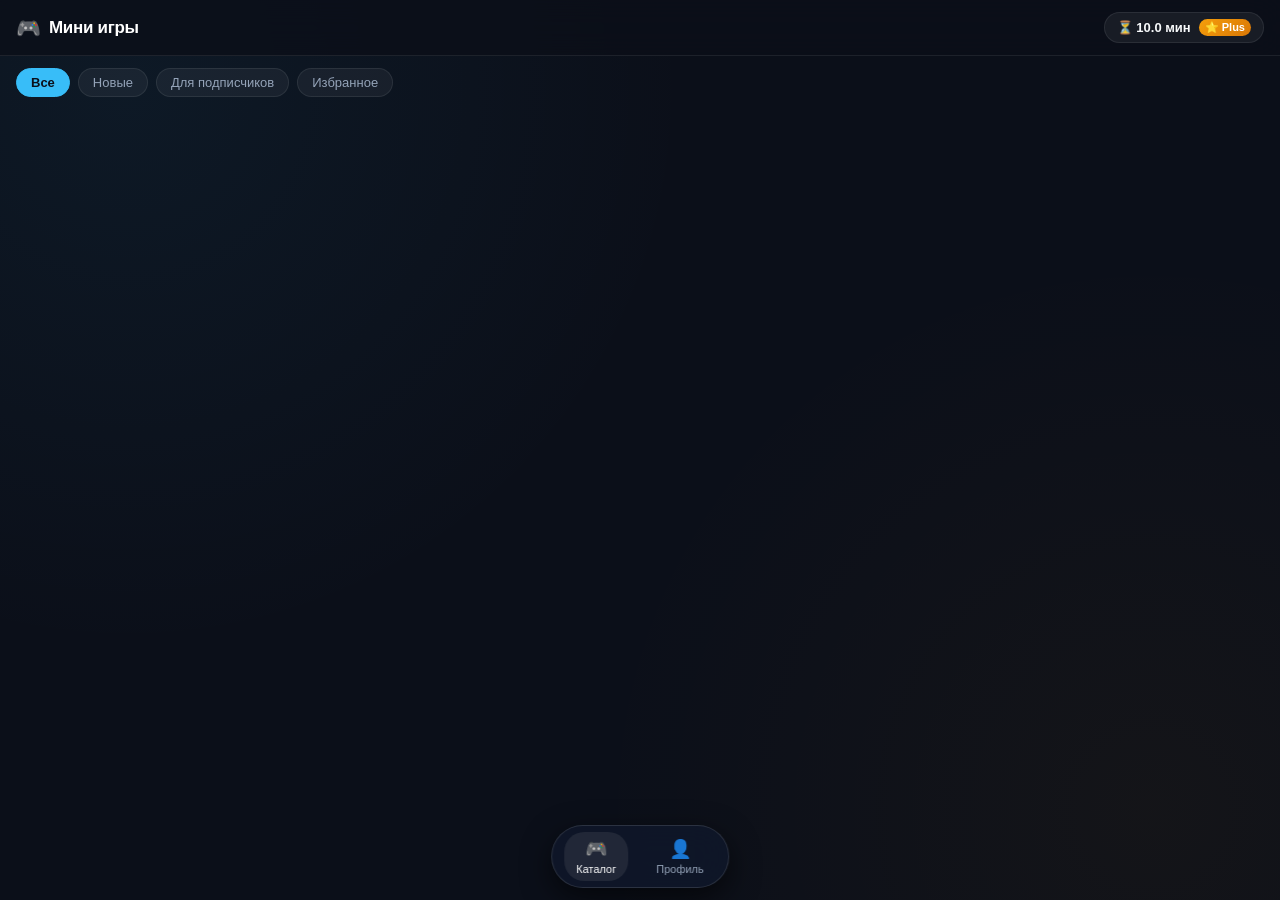
==== index.html @ 644af8fd "feat: sync lobby redesign, stars payment and matrix grid game" ====
<!DOCTYPE html>
<html lang="ru">
<head>
  <meta charset="UTF-8">
  <meta name="viewport" content="width=device-width, initial-scale=1.0, maximum-scale=1.0, user-scalable=no, viewport-fit=cover">
  <title>Мини игры — Платформа v1.1</title>
  <script src="https://telegram.org/js/telegram-web-app.js"></script>
  <link rel="stylesheet" href="./css/style.css">
</head>
<body class="tg-theme">

  <!-- Premium Sticky Header -->
  <header>
    <div class="brand-container">
      <span class="brand-icon">🎮</span>
      <span class="brand-title">Мини игры</span>
    </div>
    <div id="minutesBadge" class="minutes-pill" onclick="showPaywall()">
      <span id="minutesText">⏳ 10.0 мин</span>
      <span class="star-badge">⭐️ Plus</span>
    </div>
  </header>

  <!-- Main View: Каталог плиток игр (Раздел 2 RULES.md) -->
  <main id="viewCatalog" class="view-screen">
    <div class="filter-bar">
      <button class="filter-btn active" onclick="filterTiles('all')">Все</button>
      <button class="filter-btn" onclick="filterTiles('new')">Новые</button>
      <button class="filter-btn" onclick="filterTiles('plus')">Для подписчиков</button>
      <button class="filter-btn" onclick="filterTiles('favorites')">Избранное</button>
    </div>

    <!-- 2-колоночная сетка плиток (п. 2.1) -->
    <div id="tilesGrid" class="catalog-grid"></div>
  </main>

  <!-- Profile View: Профиль пользователя (Раздел 3 RULES.md) -->
  <main id="viewProfile" class="view-screen" style="display: none;">
    <div class="profile-box">
      <div class="user-card">
        <div id="userAvatar" class="user-avatar">?</div>
        <div>
          <div id="userName" style="font-weight: 700; font-size: 1.1rem;">Игрок</div>
          <div id="userStatus" style="font-size: 0.85rem; color: var(--accent);">Free</div>
        </div>
      </div>

      <!-- Серия заходов (Daily Streak v1.1) -->
      <div class="stat-card" style="border-color: rgba(245, 158, 11, 0.4); background: rgba(245, 158, 11, 0.05);">
        <div style="display: flex; justify-content: space-between; align-items: center;">
          <div style="font-size: 0.9rem; font-weight: 700; color: var(--accent);">🔥 Серия посещений:</div>
          <div id="streakDaysBadge" style="font-size: 1rem; font-weight: 800; color: var(--accent);">1 день</div>
        </div>
        <div style="font-size: 0.75rem; color: var(--text-muted); margin-top: 4px;">
          Заходите каждый день и получайте до +5 бонусных минут ежедневно!
        </div>
      </div>

      <!-- Stats: Минуты и сброс -->
      <div class="stat-grid">
        <div class="stat-card">
          <div id="statRemainingMin" class="stat-val">10.0</div>
          <div class="stat-lbl">Остаток минут сегодня</div>
        </div>
        <div class="stat-card">
          <div id="statResetTime" class="stat-val">00:00 UTC</div>
          <div class="stat-lbl">Время сброса лимита</div>
        </div>
      </div>

      <!-- Источники минут -->
      <div class="stat-card">
        <div style="font-size: 0.9rem; font-weight: 600; margin-bottom: 8px;">Источники минут на сегодня:</div>
        <div id="minutesBreakdown" style="font-size: 0.8rem; color: var(--text-muted); line-height: 1.6;">
          • Free база: 10 мин<br>
          • Серия дней: 0 мин<br>
          • Рефералы: 0 мин<br>
          • Реклама: 0 мин (макс 10)<br>
          • Пакеты: 0 мин
        </div>
        <button class="btn-primary" onclick="watchAdReward()" style="margin-top: 10px; font-size: 0.85rem;">
          📺 Смотреть рекламу (+5 мин)
        </button>
      </div>

      <!-- Реферальная система -->
      <div class="stat-card">
        <div style="font-size: 0.9rem; font-weight: 600; margin-bottom: 6px;">👥 Приглашай друзей (+15 мин)</div>
        <div style="font-size: 0.8rem; color: var(--text-muted); margin-bottom: 10px;">
          Подтверждено друзей: <b id="refVerified" style="color: var(--text-main);">0</b> (лимит: 2/день, 20/мес)
        </div>
        <button class="btn-primary" onclick="copyReferralLink()">
          🔗 Скопировать ссылку приглашения
        </button>
      </div>

      <!-- Plus & Офлайн режим -->
      <div class="stat-card">
        <div style="font-size: 0.9rem; font-weight: 600; margin-bottom: 6px;">⭐️ Подписка Plus</div>
        <div id="plusStatusText" style="font-size: 0.8rem; color: var(--text-muted); margin-bottom: 10px;">
          Безлимитная игра без рекламы и полный офлайн-доступ.
        </div>
        <button class="btn-primary" onclick="showPaywall()">Оформить Plus за Stars</button>
        <button class="btn-secondary" onclick="checkOfflineMode()" style="margin-top: 8px;">📶 Проверить офлайн-токен</button>
      </div>

      <!-- Юридический блок документов -->
      <div class="stat-card">
        <div style="font-size: 0.9rem; font-weight: 600; margin-bottom: 6px;">📄 Документы</div>
        <div style="display: flex; flex-direction: column; gap: 6px; font-size: 0.85rem;">
          <a href="./docs/terms.md" target="_blank" style="color: var(--primary);">Пользовательское соглашение</a>
          <a href="./docs/privacy.md" target="_blank" style="color: var(--primary);">Политика конфиденциальности</a>
          <a href="./docs/subscription.md" target="_blank" style="color: var(--primary);">Правила подписки</a>
        </div>
      </div>

      <button class="btn-secondary" onclick="openSupport()">🎧 Поддержка</button>
      <button class="btn-secondary" style="color: var(--danger); border-color: rgba(239, 68, 68, 0.3);" onclick="deleteAccount()">
        🗑 Удалить аккаунт
      </button>
    </div>
  </main>

  <!-- Game Player Screen with In-Game HUD -->
  <main id="viewGame">
    <div class="game-hud">
      <div class="hud-left">
        <button class="hud-btn" onclick="openPauseModal()" title="Пауза">⏸</button>
        <span id="activeGameTitle" style="font-size: 14px; font-weight: 700; color: #fff;">Игра</span>
      </div>
      <div class="hud-right">
        <div id="gameHudMinutes" class="minutes-pill" style="padding: 4px 10px; font-size: 12px;" onclick="showPaywall()">
          ⏳ <span id="hudMinutesVal">10.0</span> мин
        </div>
        <button class="hud-btn" onclick="window.snd.toggleMute()" id="hudSoundBtn" title="Звук">🔊</button>
      </div>
    </div>
    <div class="game-canvas-container">
      <div id="gameCanvasWrapper" style="width: 100%; height: 100%; display: flex; align-items: center; justify-content: center;"></div>
    </div>
  </main>

  <!-- Floating Bottom Dock Nav -->
  <nav class="bottom-dock">
    <button id="navCatalog" class="dock-item active" onclick="switchTab('catalog')">
      <span class="dock-icon">🎮</span>
      <span>Каталог</span>
    </button>
    <button id="navProfile" class="dock-item" onclick="switchTab('profile')">
      <span class="dock-icon">👤</span>
      <span>Профиль</span>
    </button>
  </nav>

  <!-- Paywall Modal -->
  <div id="paywallModal" class="modal-overlay">
    <div class="modal-content">
      <h3 style="font-size: 1.25rem; font-weight: 700; margin-bottom: 8px;">⭐️ Доступ к игре</h3>
      <p id="paywallReason" style="font-size: 0.85rem; color: var(--text-muted); margin-bottom: 16px;">
        Для продолжения игры без ограничений выберите подходящий вариант:
      </p>

      <div style="display: flex; flex-direction: column; gap: 10px;">
        <button class="btn-primary" onclick="buyProduct('plus_30d')">👑 Plus на 30 дней — 199 Stars</button>
        <button class="btn-primary" style="background: #0284c7;" onclick="buyProduct('plus_180d')">👑 Plus на 180 дней — 999 Stars</button>
        <button class="btn-secondary" onclick="buyProduct('pack_30m')">⏳ Пакет +30 минут — 25 Stars</button>
        <button class="btn-secondary" onclick="buyProduct('pack_120m')">⏳ Пакет +120 минут — 79 Stars</button>
      </div>

      <button class="btn-secondary" style="margin-top: 16px;" onclick="closePaywall()">Закрыть</button>
    </div>
  </div>

  <script src="./js/audio.js"></script>
  <script src="./js/api.js"></script>
  <script src="./js/session.js"></script>
  <script src="./js/games/base_game.js"></script>
  <script src="./js/games/reaction_games.js"></script>
  <script src="./js/games/memory_games.js"></script>
  <script src="./js/games/puzzle_games.js"></script>
  <script src="./js/games/arcade_games.js"></script>
  <script src="./js/games/plus_games.js"></script>
  <script src="./js/games/registry.js"></script>
  <script>
    let currentApps = [];
    let currentProfile = null;
    let activeGameObject = null;

    async function initPlatform() {
      if (window.Telegram?.WebApp) {
        window.Telegram.WebApp.ready();
        window.Telegram.WebApp.expand();
      }

      await window.api.authenticate();
      await loadProfile();
      await loadApps();
    }

    async function loadProfile() {
      try {
        currentProfile = await window.api.getProfile();
        document.getElementById("userName").textContent = currentProfile.user.first_name || "Пользователь";
        document.getElementById("userAvatar").textContent = (currentProfile.user.first_name || "U")[0].toUpperCase();
        document.getElementById("userStatus").textContent = currentProfile.user.status;
        document.getElementById("streakDaysBadge").textContent = `${currentProfile.minutes.streak_days || 1} дней`;

        updateMinutesDisplay(currentProfile.minutes);
        document.getElementById("refVerified").textContent = currentProfile.referrals.verified_friends;
      } catch (e) {
        console.error("Ошибка загрузки профиля:", e);
      }
    }

    async function loadApps() {
      try {
        const res = await window.api.getApps();
        currentApps = res.apps || [];
        renderTiles(currentApps);
      } catch (e) {
        console.error("Ошибка загрузки плиток:", e);
      }
    }

    function renderTiles(apps) {
      const container = document.getElementById("tilesGrid");
      container.innerHTML = "";

      apps.forEach(app => {
        const card = document.createElement("div");
        card.className = "game-card";
        card.onclick = () => onTileClick(app);

        let badgeHtml = "";
        if (app.badge) {
          const badgeClass = app.badge === "NEW" ? "badge-new" : "badge-plus";
          badgeHtml = `<span class="card-badge ${badgeClass}">${app.badge}</span>`;
        }

        card.innerHTML = `
          <div class="card-top">
            <div class="card-icon">${app.icon}</div>
            ${badgeHtml}
          </div>
          <div class="card-title">${app.title}</div>
          <div class="card-desc">${app.description}</div>
          <div class="card-footer">
            <span>⚡️ 1 раунд ~ 1 мин</span>
            <span class="play-action">Играть ›</span>
          </div>
        `;
        container.appendChild(card);
      });
    }

    function filterTiles(category) {
      window.snd.playClick();
      document.querySelectorAll(".filter-btn").forEach(b => b.classList.remove("active"));
      event.target.classList.add("active");

      if (category === "all") renderTiles(currentApps);
      else if (category === "new") renderTiles(currentApps.filter(a => a.badge === "NEW"));
      else if (category === "plus") renderTiles(currentApps.filter(a => a.status === "plus_only" || a.badge === "PLUS"));
      else if (category === "favorites") renderTiles(currentApps.slice(0, 2));
    }


    let activeApp = null;

    function openPauseModal() {
      if (window.snd) window.snd.playClick();
      window.sessionMgr.pauseHeartbeat();
      if (activeGameObject && activeGameObject.pause) activeGameObject.pause();
      document.getElementById("pauseModal").classList.add("open");
    }

    function resumeGame() {
      if (window.snd) window.snd.playClick();
      document.getElementById("pauseModal").classList.remove("open");
      window.sessionMgr.resumeHeartbeat();
      if (activeGameObject && activeGameObject.resume) activeGameObject.resume();
    }

    function confirmExitToCatalog() {
      document.getElementById("pauseModal").classList.remove("open");
      exitGame();
    }

    function showResultsOverlay(score, bestScore, coins) {
      document.getElementById("resultsTitle").textContent = "Раунд завершён!";
      document.getElementById("resultsScoreInfo").innerHTML = `
        <div style="font-size: 20px; font-weight: 800; color: var(--primary); margin-bottom: 6px;">Счёт: ${score}</div>
        <div style="font-size: 13px; color: var(--text-muted);">Рекорд: ${bestScore || score}</div>
      `;
      document.getElementById("resultsModal").classList.add("open");
    }

    function restartCurrentGame() {
      document.getElementById("resultsModal").classList.remove("open");
      if (activeApp) onTileClick(activeApp);
    }

    function exitFromResults() {
      document.getElementById("resultsModal").classList.remove("open");
      exitGame();
    }

    async function onTileClick(app) {
      activeApp = app;
      window.snd.playClick();
      const ok = await window.sessionMgr.start(app.app_id, (err) => {
        showPaywall(err);
        exitGame();
      });

      if (ok) {
        document.getElementById("viewCatalog").style.display = "none";
        document.getElementById("viewProfile").style.display = "none";
        document.getElementById("viewGame").style.display = "block";
        document.getElementById("activeGameTitle").textContent = `${app.icon} ${app.title}`;

        if (window.Telegram?.WebApp?.BackButton) {
          window.Telegram.WebApp.BackButton.show();
          window.Telegram.WebApp.BackButton.onClick(openPauseModal);
        }
        
        const wrapper = document.getElementById("gameCanvasWrapper");
        if (activeGameObject) activeGameObject.destroy();

        activeGameObject = window.GameRegistry.create(app.app_id, wrapper);
      }
    }

    async function exitGame() {
      window.snd.playClick();
      if (window.Telegram?.WebApp?.BackButton) {
        window.Telegram.WebApp.BackButton.hide();
        window.Telegram.WebApp.BackButton.offClick(openPauseModal);
      }
      if (activeGameObject) {
        activeGameObject.destroy();
        activeGameObject = null;
      }
      await window.sessionMgr.stop();
      document.getElementById("viewGame").style.display = "none";
      switchTab("catalog");
      await loadProfile();
    }

    function updateMinutesDisplay(minutes) {
      if (!minutes) return;
      const val = minutes.is_plus ? "Plus ∞" : `${minutes.remaining_minutes} мин`;
      
      const badge = document.getElementById("minutesBadge");
      const textElem = document.getElementById("minutesText");
      if (textElem) textElem.textContent = `⏳ ${val}`;
      else if (badge) badge.textContent = `⏳ ${val}`;

      const hudMin = document.getElementById("hudMinutesVal");
      if (hudMin) hudMin.textContent = val;

      const hudPill = document.getElementById("gameHudMinutes");
      if (!minutes.is_plus && minutes.remaining_minutes <= 1.0) {
        if (badge) badge.classList.add("pulse");
        if (hudPill) hudPill.classList.add("pulse");
      } else {
        if (badge) badge.classList.remove("pulse");
        if (hudPill) hudPill.classList.remove("pulse");
      }

      const statRemaining = document.getElementById("statRemainingMin");
      if (statRemaining) statRemaining.textContent = val;

      if (minutes.breakdown) {
        const breakdownElem = document.getElementById("minutesBreakdown");
        if (breakdownElem) {
          breakdownElem.innerHTML = `
            • Free база: ${minutes.breakdown.free_minutes} мин<br>
            • Серия дней: +${minutes.breakdown.streak_minutes || 0} мин<br>
            • Рефералы: +${minutes.breakdown.referral_minutes} мин<br>
            • Реклама: +${minutes.breakdown.ad_minutes} мин (макс 10)<br>
            • Пакеты: +${minutes.breakdown.pack_minutes} мин<br>
            • Дневной потолок: ${minutes.breakdown.daily_cap_minutes} мин
          `;
        }
      }
    }

    function switchTab(tab) {
      window.snd.playClick();
      document.getElementById("navCatalog").classList.toggle("active", tab === "catalog");
      document.getElementById("navProfile").classList.toggle("active", tab === "profile");
      document.getElementById("viewCatalog").style.display = tab === "catalog" ? "block" : "none";
      document.getElementById("viewProfile").style.display = tab === "profile" ? "block" : "none";
      if (tab === "profile") loadProfile();
    }

    function showPaywall(reason) {
      window.snd.playError();
      if (reason) document.getElementById("paywallReason").textContent = reason;
      document.getElementById("paywallModal").classList.add("open");
    }

    function closePaywall() {
      window.snd.playClick();
      document.getElementById("paywallModal").classList.remove("open");
    }

    async function buyProduct(prod) {
      window.snd.playSuccess();
      const res = await window.api.buyStarsProduct(prod);
      alert(res.message || "Покупка успешно оформлена!");
      closePaywall();
      await loadProfile();
      await loadApps();
    }

    async function watchAdReward() {
      const res = await window.api.claimAdReward();
      if (res.message) {
        window.snd.playSuccess();
        alert(res.message);
        await loadProfile();
      } else {
        alert(res.error || "Ошибка начисления бонуса");
      }
    }

    function copyReferralLink() {
      window.snd.playSuccess();
      if (currentProfile && currentProfile.referrals) {
        navigator.clipboard.writeText(currentProfile.referrals.referral_link);
        alert("Реферальная ссылка скопирована в буфер обмена!");
      }
    }

    async function checkOfflineMode() {
      const res = await window.api.requestOfflineToken();
      if (res.offline_token) {
        window.snd.playSuccess();
        alert("Офлайн-токен активен на 48 часов! Офлайн-игра разрешена.");
      } else {
        alert(res.detail || "Офлайн доступен только по подписке Plus.");
      }
    }

    function openSupport() {
      alert("Служба поддержки: @minigame2_bot");
    }

    function deleteAccount() {
      if (confirm("Вы уверены, что хотите удалить свой аккаунт платформы?")) {
        alert("Запрос на удаление аккаунта отправлен.");
      }
    }

    window.onload = initPlatform;
  </script>

  <!-- Pause Modal Overlay -->
  <div id="pauseModal" class="modal-overlay">
    <div class="modal-sheet">
      <div style="font-size: 36px; margin-bottom: 8px;">⏸</div>
      <h3 class="modal-title">Игра на паузе</h3>
      <p class="modal-desc">Минуты не расходуются, пока игра находится на паузе.</p>
      <button class="btn-primary" onclick="resumeGame()">▶️ Продолжить</button>
      <button class="btn-secondary" onclick="confirmExitToCatalog()">🚪 Выйти в каталог</button>
    </div>
  </div>

  <!-- Unified Results Overlay -->
  <div id="resultsModal" class="modal-overlay">
    <div class="modal-sheet">
      <div style="font-size: 40px; margin-bottom: 8px;">🏆</div>
      <h3 class="modal-title" id="resultsTitle">Игра завершена!</h3>
      <p class="modal-desc" id="resultsScoreInfo">Счёт: 0</p>
      <button class="btn-primary" onclick="restartCurrentGame()">🔄 Сыграть снова</button>
      <button class="btn-secondary" onclick="exitFromResults()">🎮 В каталог</button>
    </div>
  </div>

</body>
</html>
---- css/style.css ----
/* Единый UI-Kit платформы «Мини игры»: Dark Slate Native (UI-KIT.md v1.1) */
:root {
  --font-family: -apple-system, BlinkMacSystemFont, "Segoe UI", Roboto, Helvetica, Arial, sans-serif;
  --bg-color: #0b0f19;
  --card-bg: rgba(30, 41, 59, 0.75);
  --card-border: rgba(255, 255, 255, 0.08);
  --text-main: #f8fafc;
  --text-muted: #94a3b8;
  --primary: #38bdf8;
  --primary-hover: #0284c7;
  --accent: #f59e0b;
  --success: #10b981;
  --danger: #ef4444;
  --radius-sm: 8px;
  --radius-md: 14px;
  --radius-lg: 20px;
  --radius-dock: 32px;
  --safe-bottom: env(safe-area-inset-bottom, 16px);
}

body.tg-theme {
  --bg-color: var(--tg-theme-bg-color, #0b0f19);
  --text-main: var(--tg-theme-text-color, #f8fafc);
  --card-bg: var(--tg-theme-secondary-bg-color, rgba(30, 41, 59, 0.75));
  --primary: var(--tg-theme-button-color, #38bdf8);
}

* {
  box-sizing: border-box;
  margin: 0;
  padding: 0;
  -webkit-tap-highlight-color: transparent;
  user-select: none;
}

body {
  font-family: var(--font-family);
  background-color: var(--bg-color);
  background-image: 
    radial-gradient(circle at 10% 10%, rgba(56, 189, 248, 0.06) 0%, transparent 40%),
    radial-gradient(circle at 90% 90%, rgba(245, 158, 11, 0.04) 0%, transparent 40%);
  background-attachment: fixed;
  color: var(--text-main);
  min-height: 100vh;
  display: flex;
  flex-direction: column;
  overflow-x: hidden;
  padding-bottom: calc(85px + var(--safe-bottom));
}

/* Header */
header {
  position: sticky;
  top: 0;
  z-index: 50;
  background: rgba(11, 15, 25, 0.82);
  backdrop-filter: blur(16px);
  -webkit-backdrop-filter: blur(16px);
  border-bottom: 1px solid var(--card-border);
  padding: 12px 16px;
  display: flex;
  justify-content: space-between;
  align-items: center;
}

.brand-container {
  display: flex;
  align-items: center;
  gap: 8px;
}

.brand-icon {
  font-size: 20px;
}

.brand-title {
  font-size: 17px;
  font-weight: 700;
  letter-spacing: -0.3px;
  color: #fff;
}

/* Header Minutes Pill */
.minutes-pill {
  background: rgba(255, 255, 255, 0.06);
  border: 1px solid var(--card-border);
  padding: 6px 12px;
  border-radius: 20px;
  display: flex;
  align-items: center;
  gap: 8px;
  font-size: 13px;
  font-weight: 600;
  cursor: pointer;
  transition: all 0.2s ease;
}

.minutes-pill:active {
  transform: scale(0.96);
  background: rgba(255, 255, 255, 0.1);
}

.minutes-pill.pulse {
  animation: warning-pulse 1.5s infinite;
  border-color: var(--danger);
  color: var(--danger);
}

@keyframes warning-pulse {
  0% { transform: scale(1); box-shadow: 0 0 0 0 rgba(239, 68, 68, 0.4); }
  70% { transform: scale(1.04); box-shadow: 0 0 0 10px rgba(239, 68, 68, 0); }
  100% { transform: scale(1); box-shadow: 0 0 0 0 rgba(239, 68, 68, 0); }
}

.star-badge {
  background: linear-gradient(135deg, #f59e0b, #d97706);
  color: #fff;
  border-radius: 12px;
  padding: 2px 6px;
  font-size: 11px;
  font-weight: 700;
  display: flex;
  align-items: center;
  gap: 2px;
}

/* Segmented Filter Bar */
.filter-bar {
  display: flex;
  gap: 8px;
  padding: 12px 16px;
  overflow-x: auto;
  scrollbar-width: none;
}

.filter-bar::-webkit-scrollbar {
  display: none;
}

.filter-btn {
  background: rgba(255, 255, 255, 0.05);
  border: 1px solid var(--card-border);
  color: var(--text-muted);
  padding: 6px 14px;
  border-radius: 18px;
  font-size: 13px;
  font-weight: 500;
  white-space: nowrap;
  cursor: pointer;
  transition: all 0.2s ease;
}

.filter-btn.active {
  background: var(--primary);
  color: #0b0f19;
  font-weight: 700;
  border-color: var(--primary);
}

/* Grid & Cards */
.catalog-grid {
  display: grid;
  grid-template-columns: repeat(2, 1fr);
  gap: 12px;
  padding: 0 16px 16px 16px;
}

.game-card {
  background: var(--card-bg);
  border: 1px solid var(--card-border);
  backdrop-filter: blur(12px);
  -webkit-backdrop-filter: blur(12px);
  border-radius: var(--radius-md);
  padding: 14px;
  display: flex;
  flex-direction: column;
  position: relative;
  cursor: pointer;
  transition: transform 0.15s ease, border-color 0.15s ease;
}

.game-card:active {
  transform: scale(0.97);
  border-color: rgba(56, 189, 248, 0.4);
}

.card-top {
  display: flex;
  justify-content: space-between;
  align-items: flex-start;
  margin-bottom: 10px;
}

.card-icon {
  font-size: 32px;
}

.card-badge {
  font-size: 10px;
  font-weight: 700;
  padding: 3px 6px;
  border-radius: 6px;
  text-transform: uppercase;
}

.badge-new {
  background: rgba(56, 189, 248, 0.15);
  color: var(--primary);
  border: 1px solid rgba(56, 189, 248, 0.3);
}

.badge-plus {
  background: rgba(245, 158, 11, 0.15);
  color: var(--accent);
  border: 1px solid rgba(245, 158, 11, 0.3);
}

.card-title {
  font-size: 15px;
  font-weight: 700;
  margin-bottom: 4px;
  color: #fff;
}

.card-desc {
  font-size: 12px;
  color: var(--text-muted);
  line-height: 1.3;
  margin-bottom: 10px;
  flex-grow: 1;
}

.card-footer {
  display: flex;
  justify-content: space-between;
  align-items: center;
  font-size: 11px;
  color: var(--text-muted);
  border-top: 1px solid rgba(255, 255, 255, 0.05);
  padding-top: 8px;
}

.play-action {
  color: var(--primary);
  font-weight: 600;
}

/* Floating Bottom Dock Nav */
.bottom-dock {
  position: fixed;
  bottom: calc(12px + var(--safe-bottom));
  left: 50%;
  transform: translateX(-50%);
  background: rgba(15, 23, 42, 0.88);
  backdrop-filter: blur(20px);
  -webkit-backdrop-filter: blur(20px);
  border: 1px solid rgba(255, 255, 255, 0.12);
  border-radius: var(--radius-dock);
  display: flex;
  padding: 6px 12px;
  gap: 16px;
  z-index: 80;
  box-shadow: 0 10px 30px rgba(0, 0, 0, 0.6);
}

.dock-item {
  display: flex;
  flex-direction: column;
  align-items: center;
  gap: 3px;
  background: none;
  border: none;
  color: var(--text-muted);
  padding: 6px 12px;
  border-radius: 20px;
  cursor: pointer;
  font-size: 11px;
  font-weight: 500;
  transition: all 0.2s ease;
}

.dock-item .dock-icon {
  font-size: 18px;
}

.dock-item.active {
  color: #fff;
  background: rgba(255, 255, 255, 0.08);
}

.dock-item.active .dock-icon {
  color: var(--primary);
}

/* In-Game HUD */
#viewGame {
  position: fixed;
  inset: 0;
  z-index: 100;
  background: #000;
  display: none;
}

.game-hud {
  position: absolute;
  top: 0;
  left: 0;
  right: 0;
  height: 52px;
  background: rgba(11, 15, 25, 0.8);
  backdrop-filter: blur(12px);
  -webkit-backdrop-filter: blur(12px);
  display: flex;
  justify-content: space-between;
  align-items: center;
  padding: 0 16px;
  z-index: 10;
  border-bottom: 1px solid var(--card-border);
}

.hud-left, .hud-right {
  display: flex;
  align-items: center;
  gap: 10px;
}

.hud-btn {
  background: rgba(255, 255, 255, 0.08);
  border: 1px solid var(--card-border);
  color: #fff;
  width: 34px;
  height: 34px;
  border-radius: 50%;
  display: flex;
  align-items: center;
  justify-content: center;
  cursor: pointer;
  font-size: 14px;
}

.game-canvas-container {
  width: 100%;
  height: 100%;
  display: flex;
  align-items: center;
  justify-content: center;
}

/* Modals & Overlays */
.modal-overlay {
  position: fixed;
  inset: 0;
  background: rgba(0, 0, 0, 0.7);
  backdrop-filter: blur(8px);
  -webkit-backdrop-filter: blur(8px);
  display: flex;
  align-items: center;
  justify-content: center;
  padding: 20px;
  z-index: 200;
  opacity: 0;
  pointer-events: none;
  transition: opacity 0.25s ease;
}

.modal-overlay.open {
  opacity: 1;
  pointer-events: auto;
}

.modal-sheet {
  background: #1e293b;
  border: 1px solid var(--card-border);
  border-radius: var(--radius-lg);
  width: 100%;
  max-width: 360px;
  padding: 24px;
  text-align: center;
  box-shadow: 0 20px 40px rgba(0, 0, 0, 0.6);
  transform: translateY(20px);
  transition: transform 0.25s ease;
}

.modal-overlay.open .modal-sheet {
  transform: translateY(0);
}

.modal-title {
  font-size: 18px;
  font-weight: 700;
  margin-bottom: 8px;
  color: #fff;
}

.modal-desc {
  font-size: 13px;
  color: var(--text-muted);
  line-height: 1.4;
  margin-bottom: 20px;
}

.btn-primary {
  width: 100%;
  background: var(--primary);
  color: #0b0f19;
  border: none;
  border-radius: var(--radius-sm);
  padding: 12px;
  font-size: 14px;
  font-weight: 700;
  cursor: pointer;
  margin-bottom: 10px;
}

.btn-secondary {
  width: 100%;
  background: rgba(255, 255, 255, 0.08);
  color: var(--text-main);
  border: 1px solid var(--card-border);
  border-radius: var(--radius-sm);
  padding: 12px;
  font-size: 14px;
  font-weight: 600;
  cursor: pointer;
}

/* Paywall Cards */
.paywall-options {
  display: flex;
  flex-direction: column;
  gap: 10px;
  margin-bottom: 20px;
}

.paywall-item {
  background: rgba(255, 255, 255, 0.04);
  border: 1px solid var(--card-border);
  border-radius: var(--radius-md);
  padding: 12px 14px;
  display: flex;
  justify-content: space-between;
  align-items: center;
  cursor: pointer;
}

.paywall-item:hover, .paywall-item:active {
  border-color: var(--primary);
  background: rgba(56, 189, 248, 0.08);
}
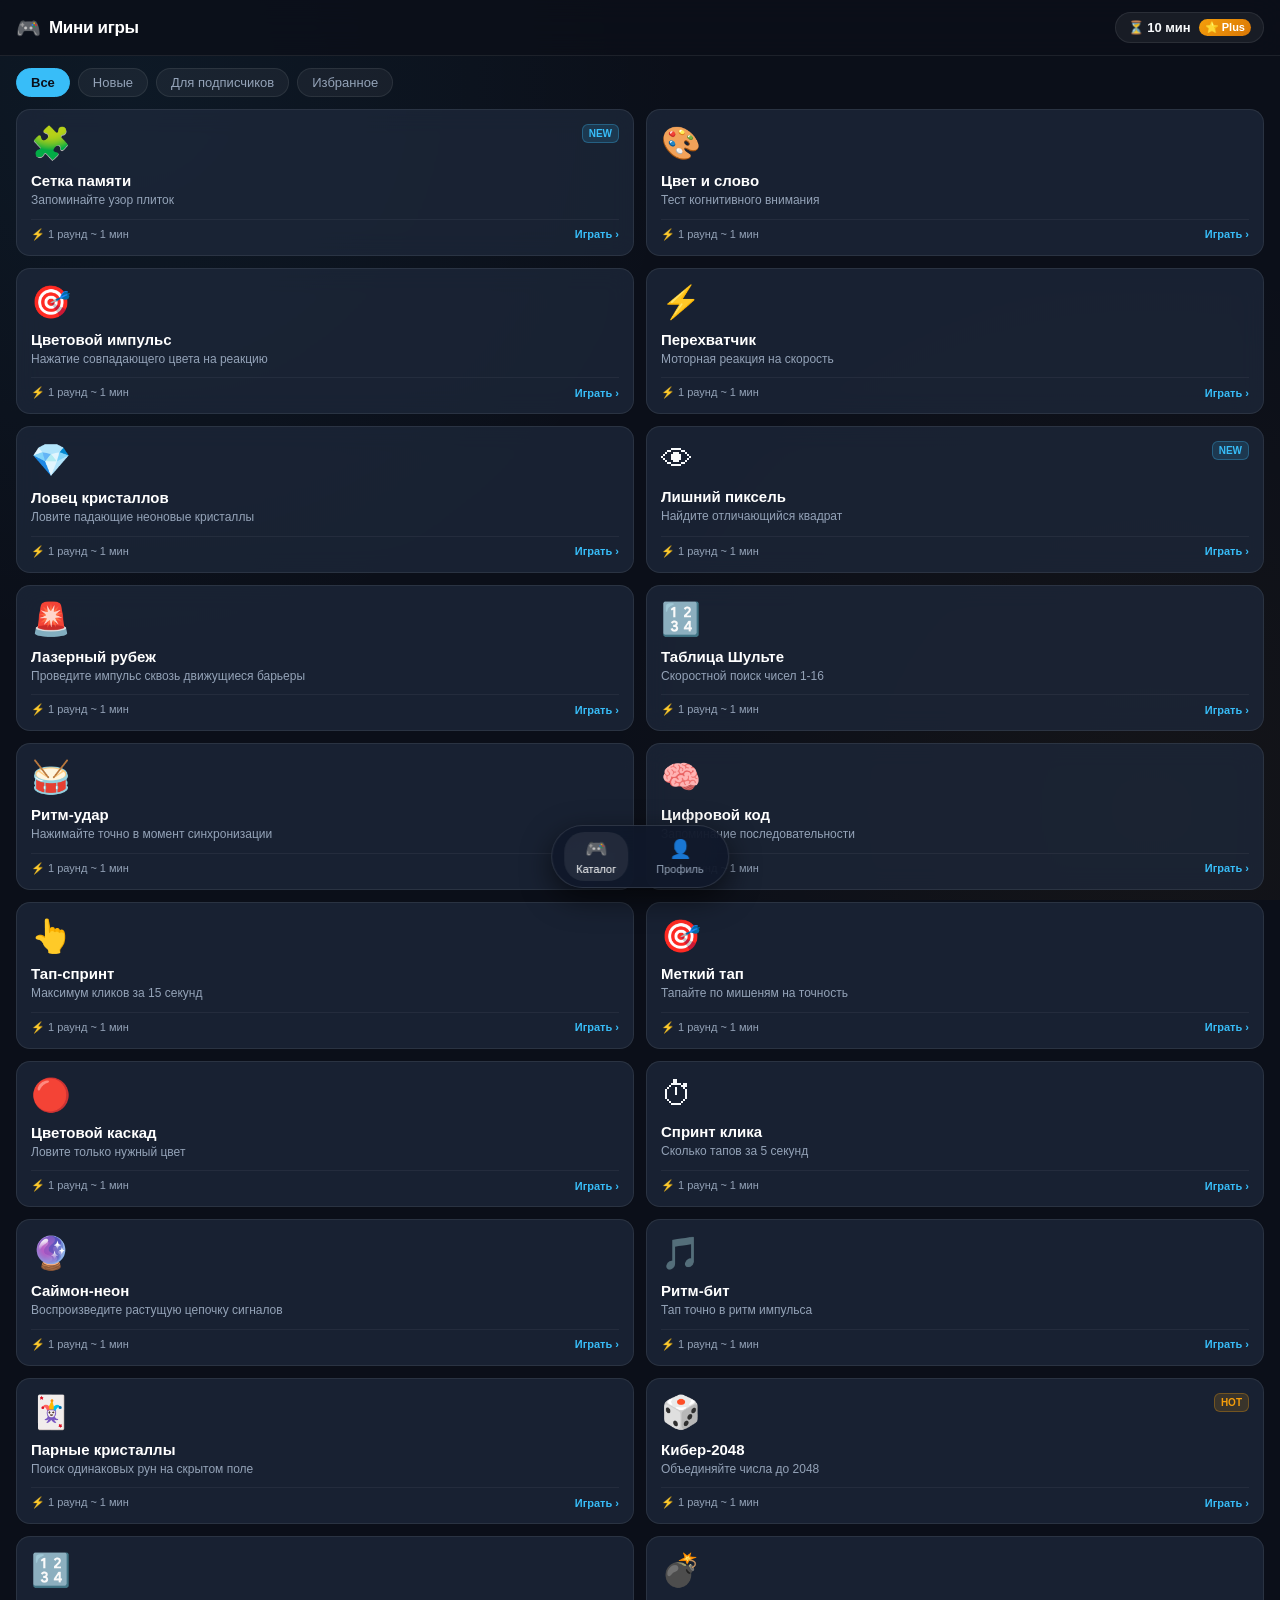
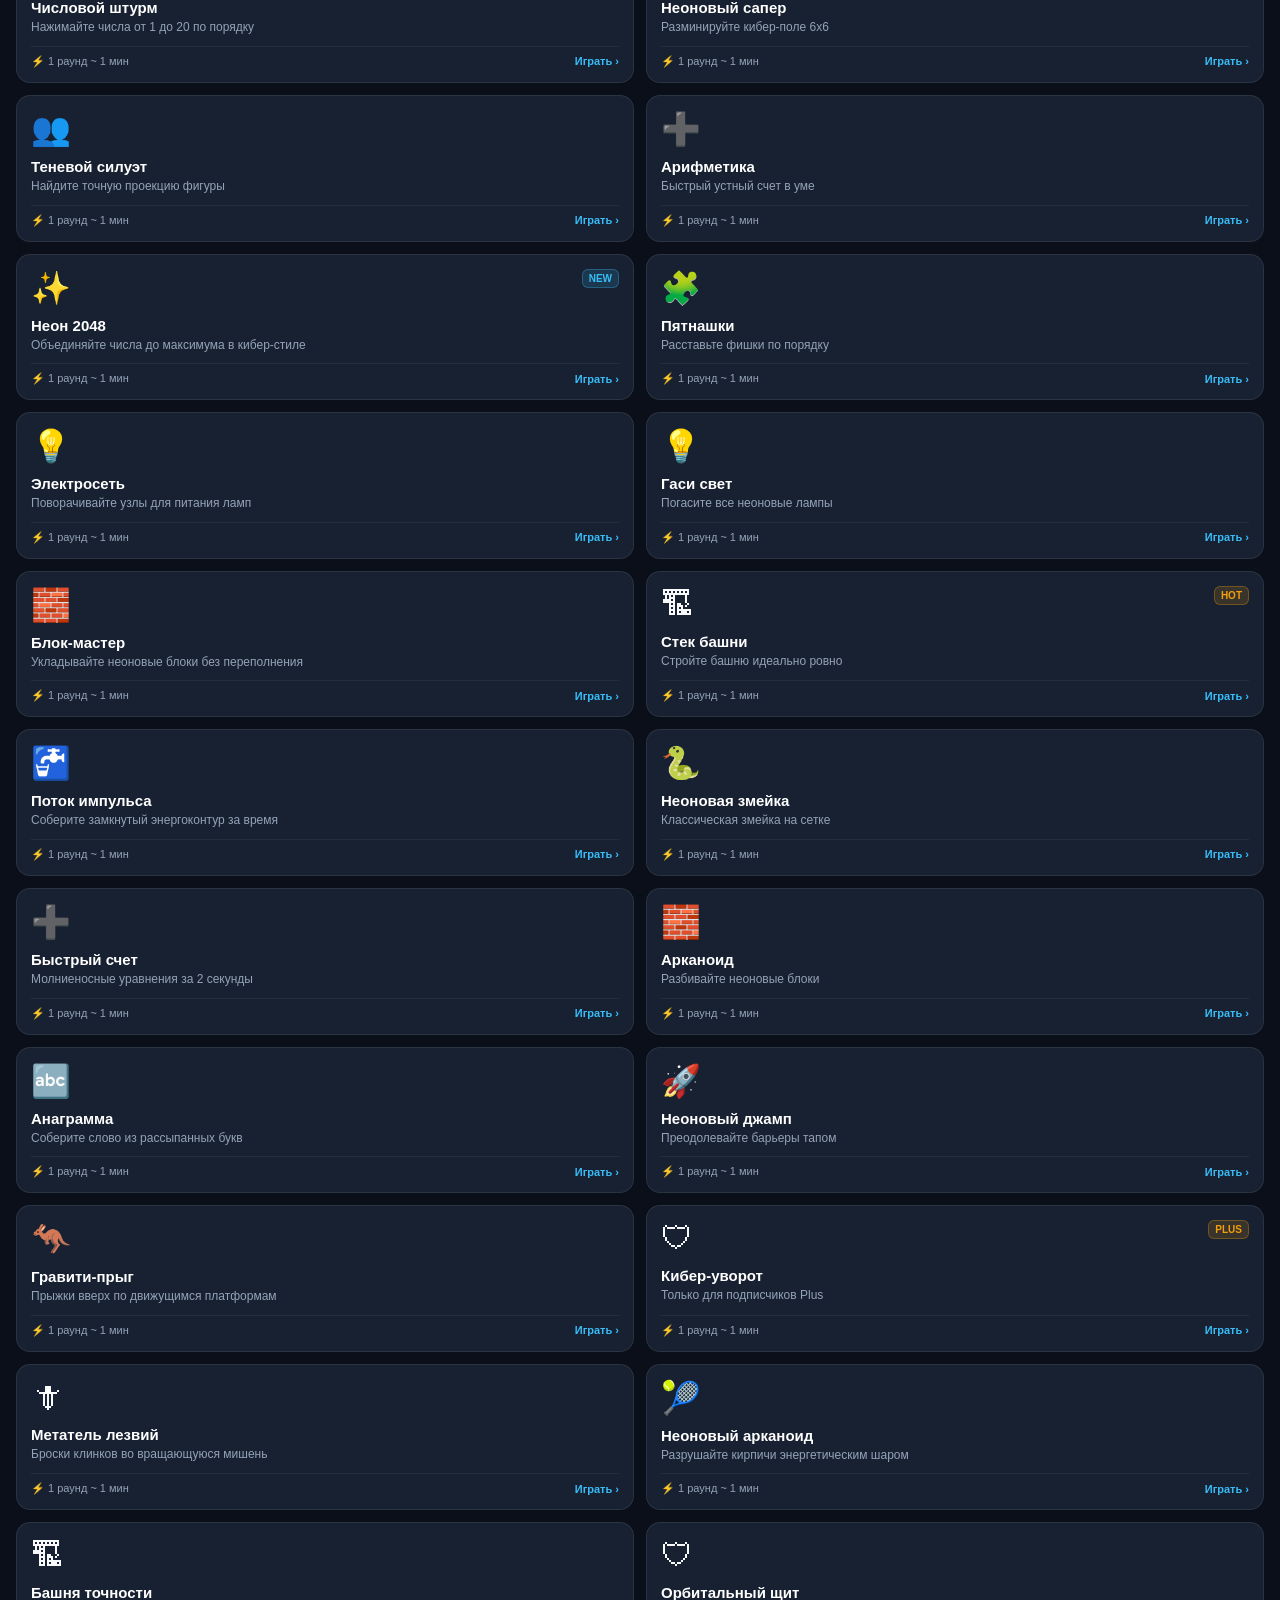
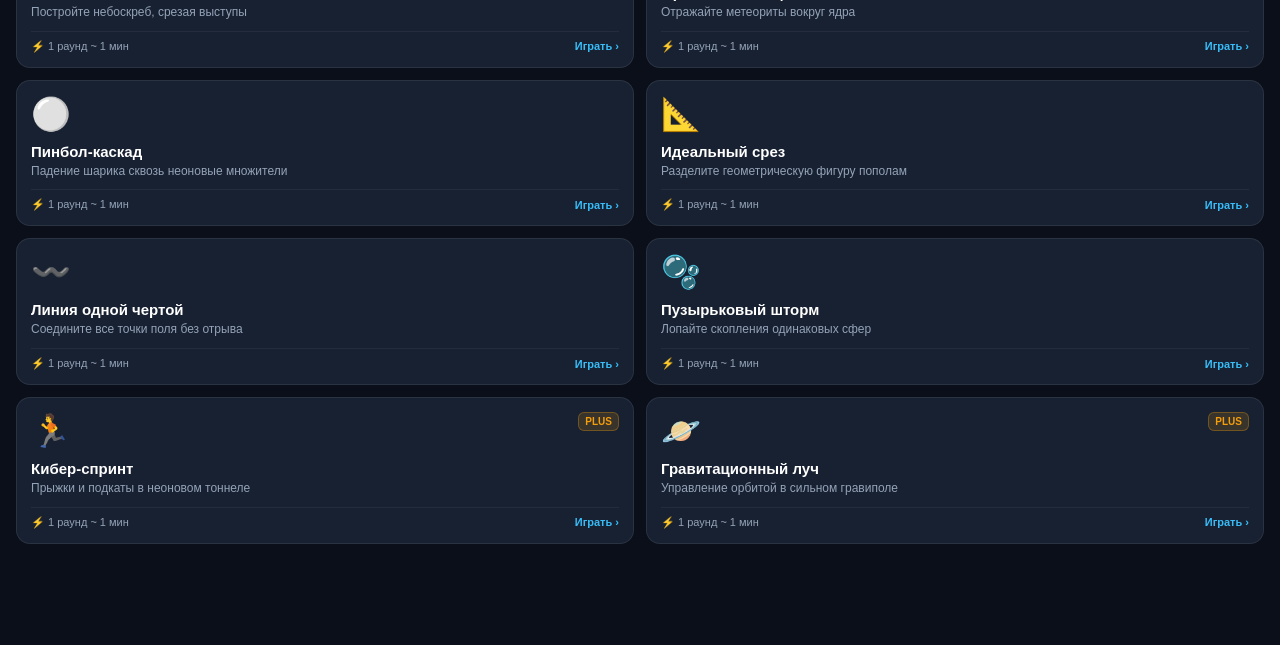
==== commit 336eb1ac: "fix: embed fallback apps_data and resilient profile/catalog loading for Telegram Mini App" ====
--- a/index.html
+++ b/index.html
@@ -172,6 +172,7 @@
   </div>
 
   <script src="./js/audio.js"></script>
+  <script src="./js/apps_data.js"></script>
   <script src="./js/api.js"></script>
   <script src="./js/session.js"></script>
   <script src="./js/games/base_game.js"></script>
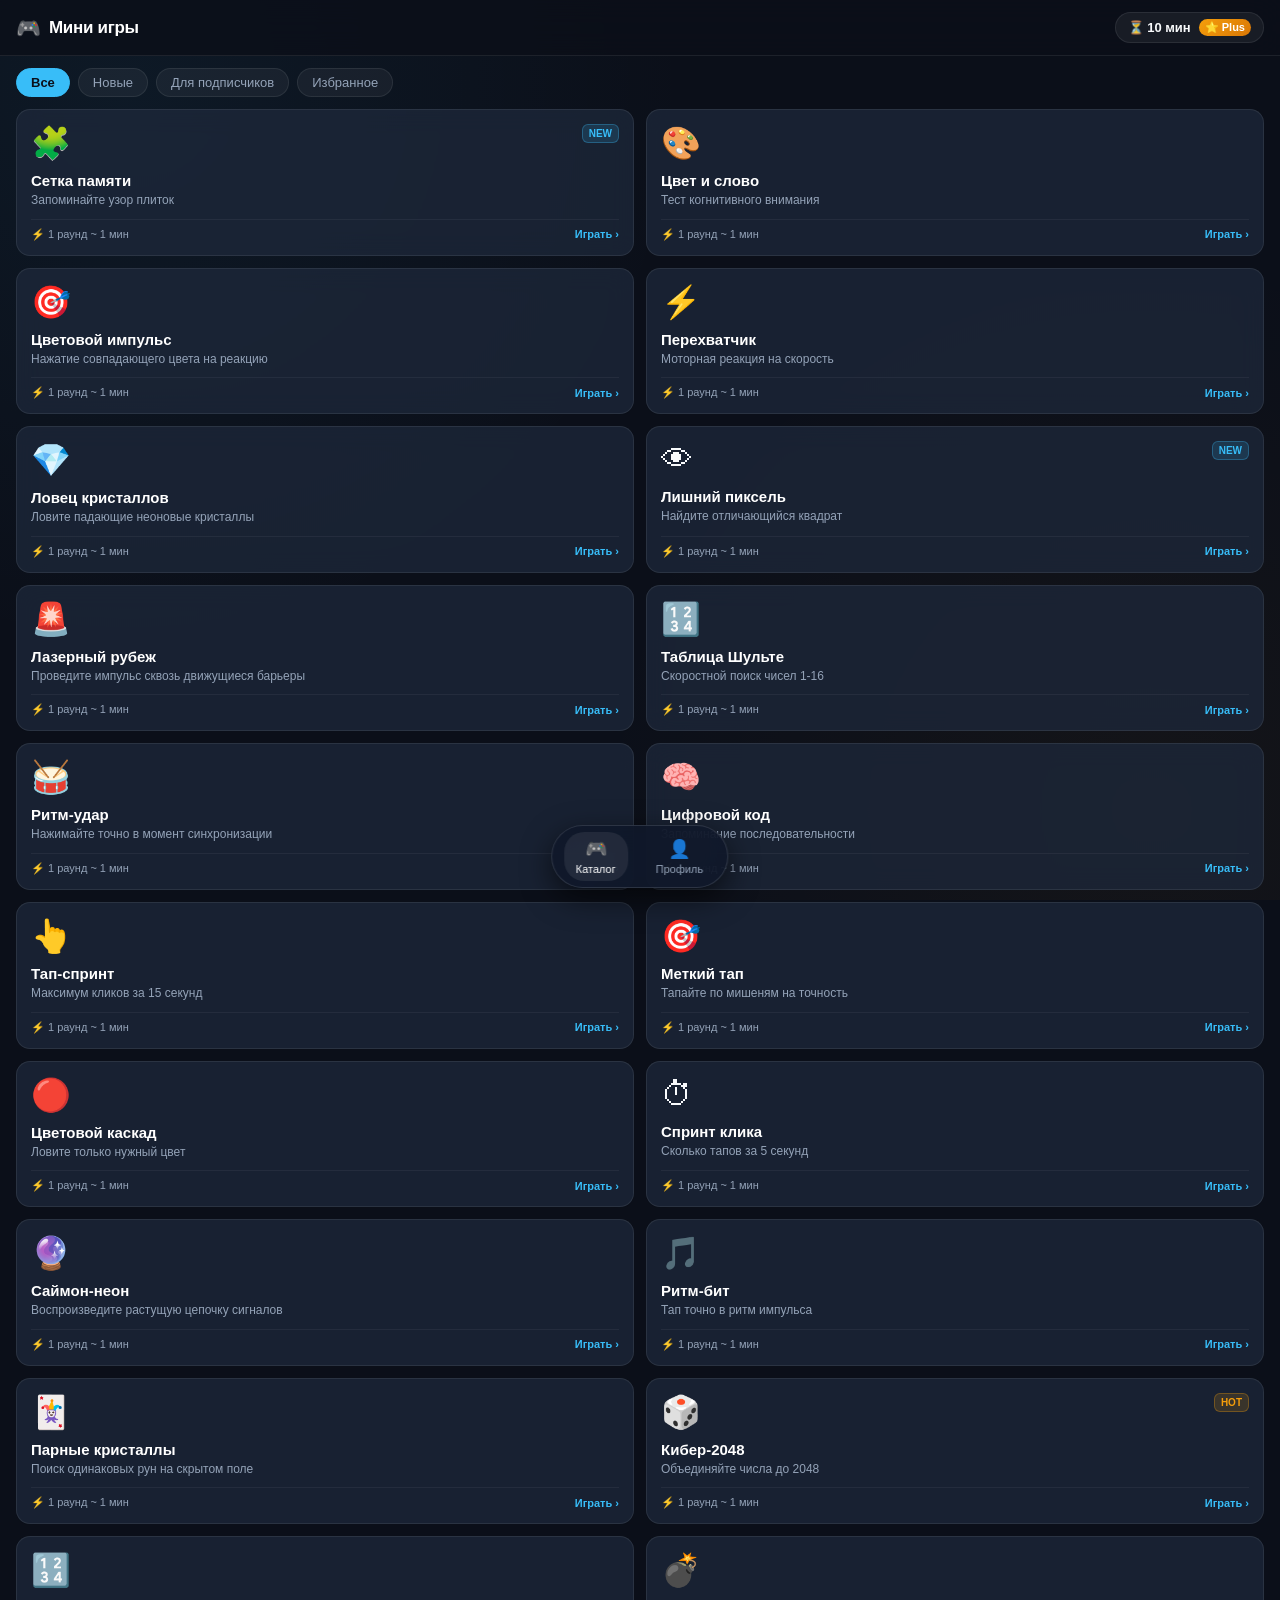
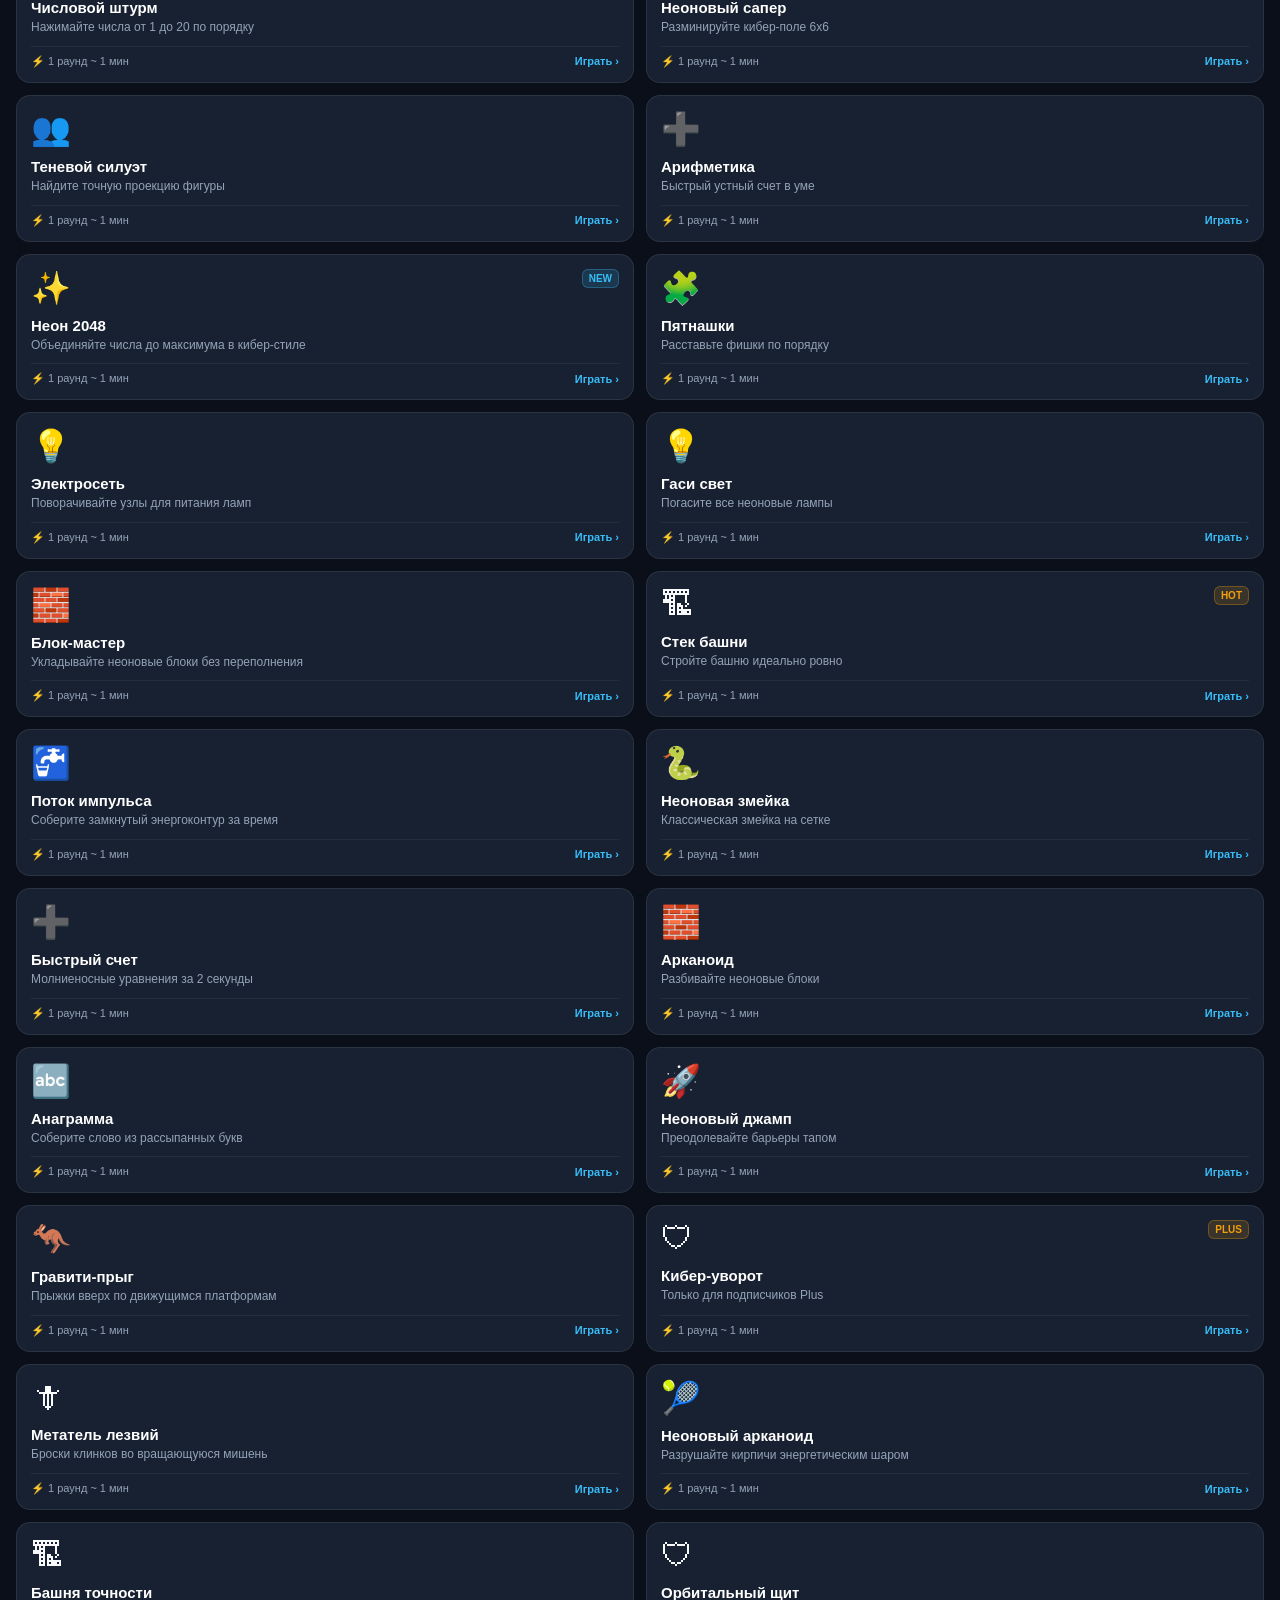
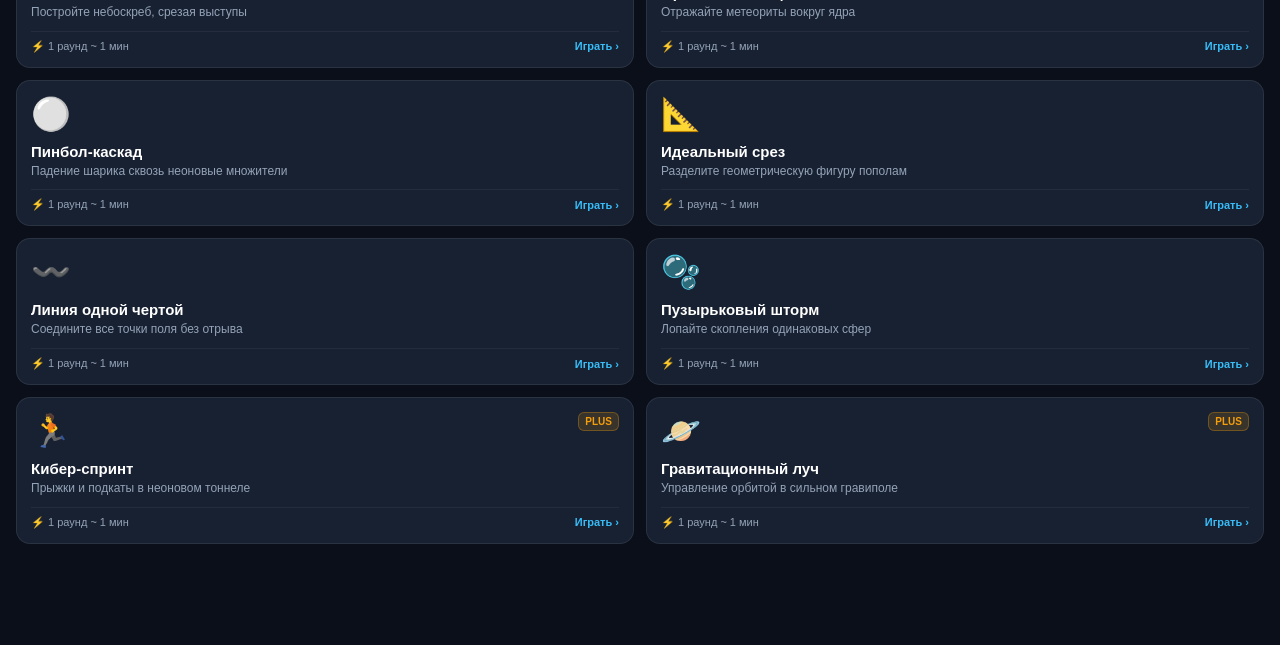
==== commit 6523723f: "fix: hide viewGame by default and bust CSS cache" ====
--- a/index.html
+++ b/index.html
@@ -5,7 +5,7 @@
   <meta name="viewport" content="width=device-width, initial-scale=1.0, maximum-scale=1.0, user-scalable=no, viewport-fit=cover">
   <title>Мини игры — Платформа v1.1</title>
   <script src="https://telegram.org/js/telegram-web-app.js"></script>
-  <link rel="stylesheet" href="./css/style.css">
+  <link rel="stylesheet" href="./css/style.css?v=1.2">
 </head>
 <body class="tg-theme">
 
@@ -122,7 +122,7 @@
   </main>
 
   <!-- Game Player Screen with In-Game HUD -->
-  <main id="viewGame">
+  <main id="viewGame" style="display: none;">
     <div class="game-hud">
       <div class="hud-left">
         <button class="hud-btn" onclick="openPauseModal()" title="Пауза">⏸</button>
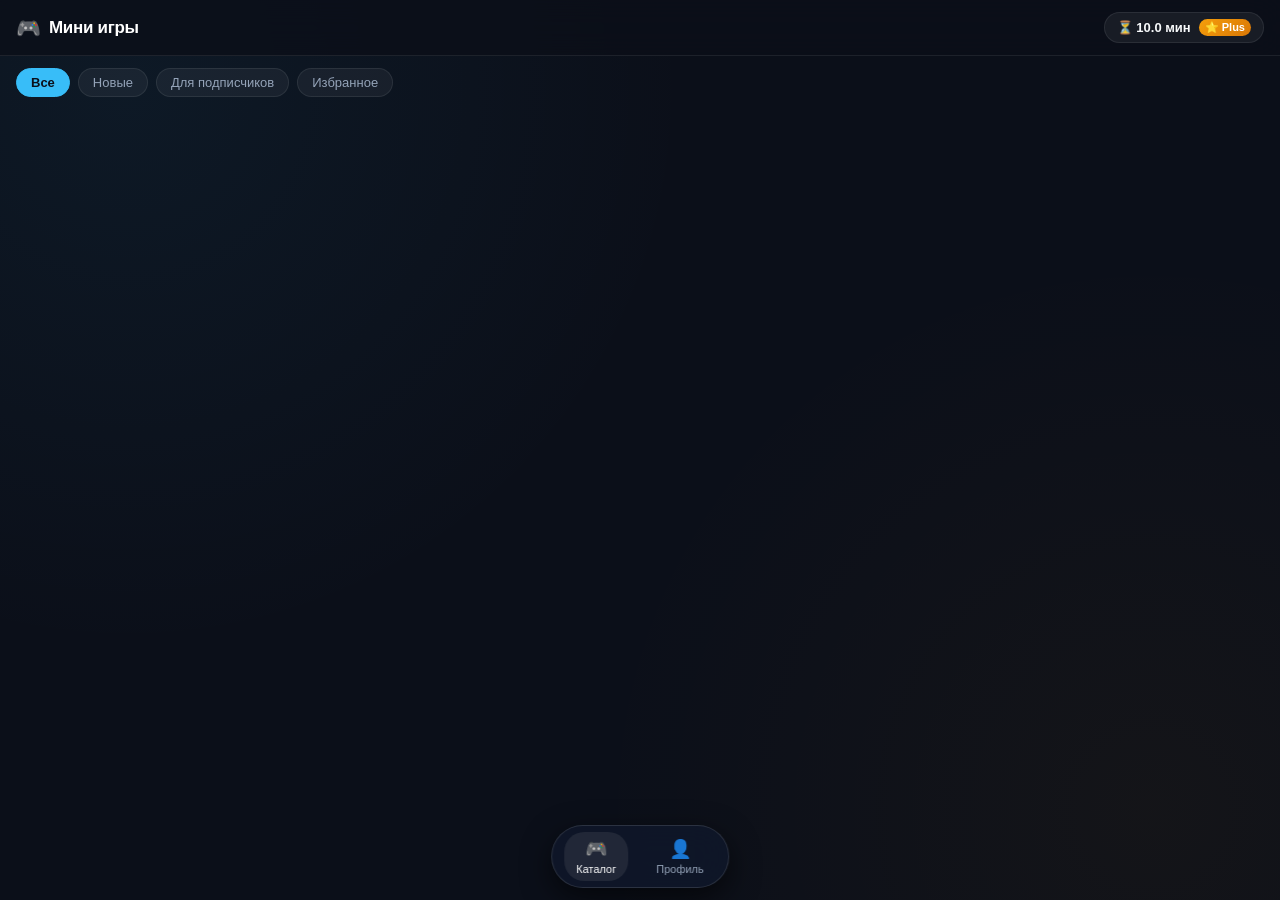
==== commit 9b810b60: "fix: strictly display only fully implemented games present in GameRegistry" ====
--- a/index.html
+++ b/index.html
@@ -193,9 +193,30 @@
         window.Telegram.WebApp.expand();
       }
 
-      await window.api.authenticate();
-      await loadProfile();
-      await loadApps();
+      // 1. Сразу же мгновенно отрисовываем плитки каталога, чтобы не блокировать интерфейс
+      if (window.DEFAULT_APPS && window.DEFAULT_APPS.length > 0) {
+        currentApps = window.DEFAULT_APPS;
+        renderTiles(currentApps);
+      }
+
+      // 2. Фоново авторизуемся и синхронизируем данные
+      try {
+        await window.api.authenticate();
+      } catch (e) {
+        console.warn("Auth error ignored:", e);
+      }
+
+      try {
+        await loadProfile();
+      } catch (e) {
+        console.warn("Profile load error:", e);
+      }
+
+      try {
+        await loadApps();
+      } catch (e) {
+        console.warn("Apps load error:", e);
+      }
     }
 
     async function loadProfile() {
@@ -227,7 +248,17 @@
       const container = document.getElementById("tilesGrid");
       container.innerHTML = "";
 
-      apps.forEach(app => {
+      // Фильтруем: показываем строго те игры, которые реально зарегистрированы и готовы к запуску
+      const readyApps = apps.filter(app => {
+        return window.GameRegistry && window.GameRegistry.games && window.GameRegistry.games.has(app.app_id);
+      });
+
+      if (readyApps.length === 0) {
+        container.innerHTML = `<div style="grid-column: span 2; text-align: center; color: var(--text-muted); padding: 40px 10px;">🎮 Игры подготавливаются...</div>`;
+        return;
+      }
+
+      readyApps.forEach(app => {
         const card = document.createElement("div");
         card.className = "game-card";
         card.onclick = () => onTileClick(app);
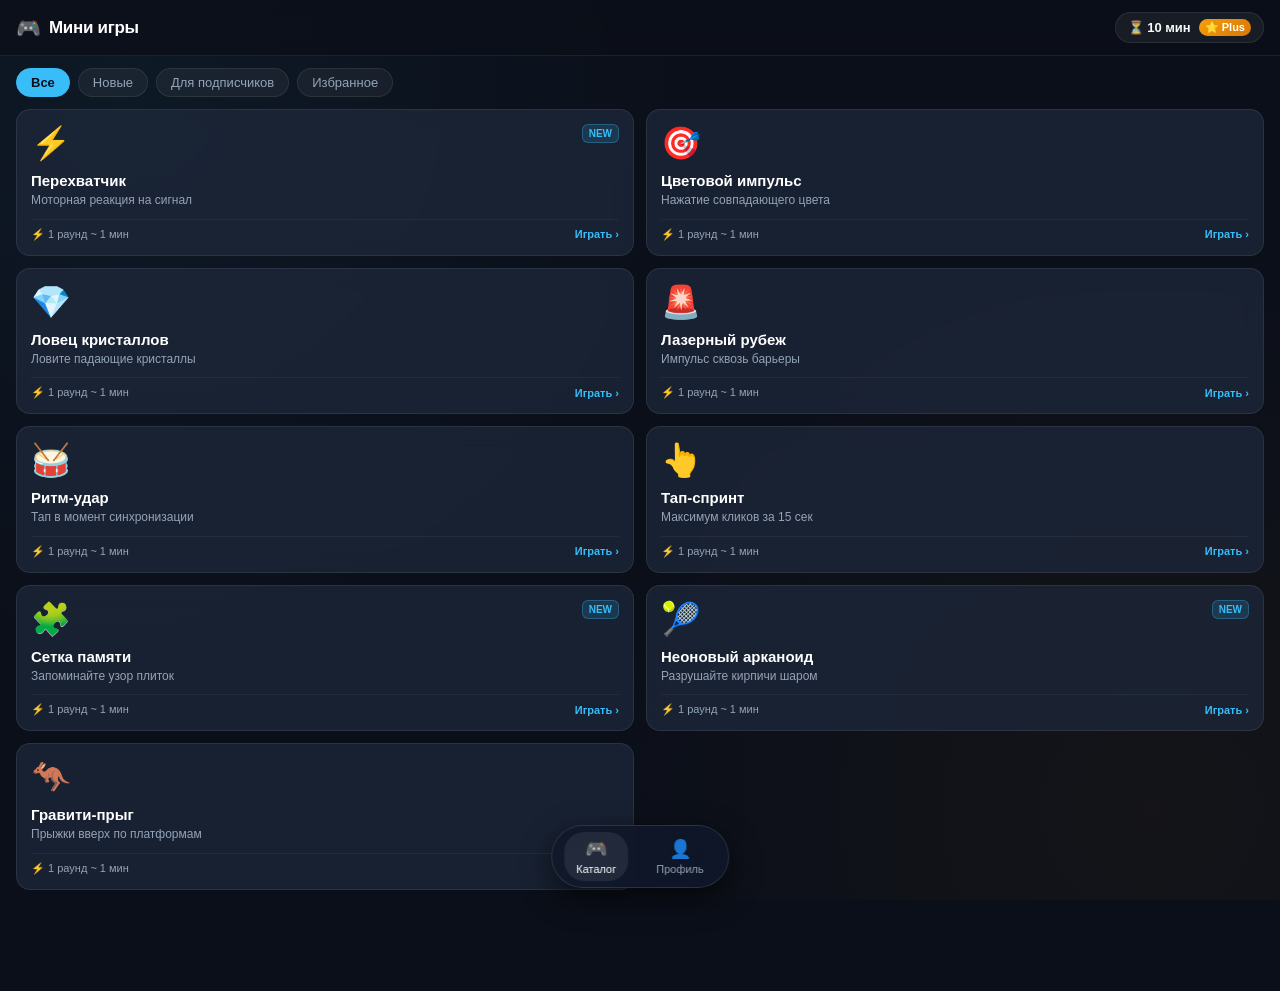
==== commit bcfdbb49: "fix: correct GameRegistry dictionary check and export window game classes" ====
--- a/index.html
+++ b/index.html
@@ -248,13 +248,15 @@
       const container = document.getElementById("tilesGrid");
       container.innerHTML = "";
 
-      // Фильтруем: показываем строго те игры, которые реально зарегистрированы и готовы к запуску
+      // Фильтруем: показываем игры, которые объявлены в GameRegistry
       const readyApps = apps.filter(app => {
-        return window.GameRegistry && window.GameRegistry.games && window.GameRegistry.games.has(app.app_id);
+        if (!window.GameRegistry || !window.GameRegistry.games) return true;
+        const getter = window.GameRegistry.games[app.app_id];
+        return typeof getter === 'function' && getter() !== undefined;
       });
 
       if (readyApps.length === 0) {
-        container.innerHTML = `<div style="grid-column: span 2; text-align: center; color: var(--text-muted); padding: 40px 10px;">🎮 Игры подготавливаются...</div>`;
+        container.innerHTML = `<div style="grid-column: span 2; text-align: center; color: var(--text-muted); padding: 40px 10px;">🎮 Загрузка каталога...</div>`;
         return;
       }
 
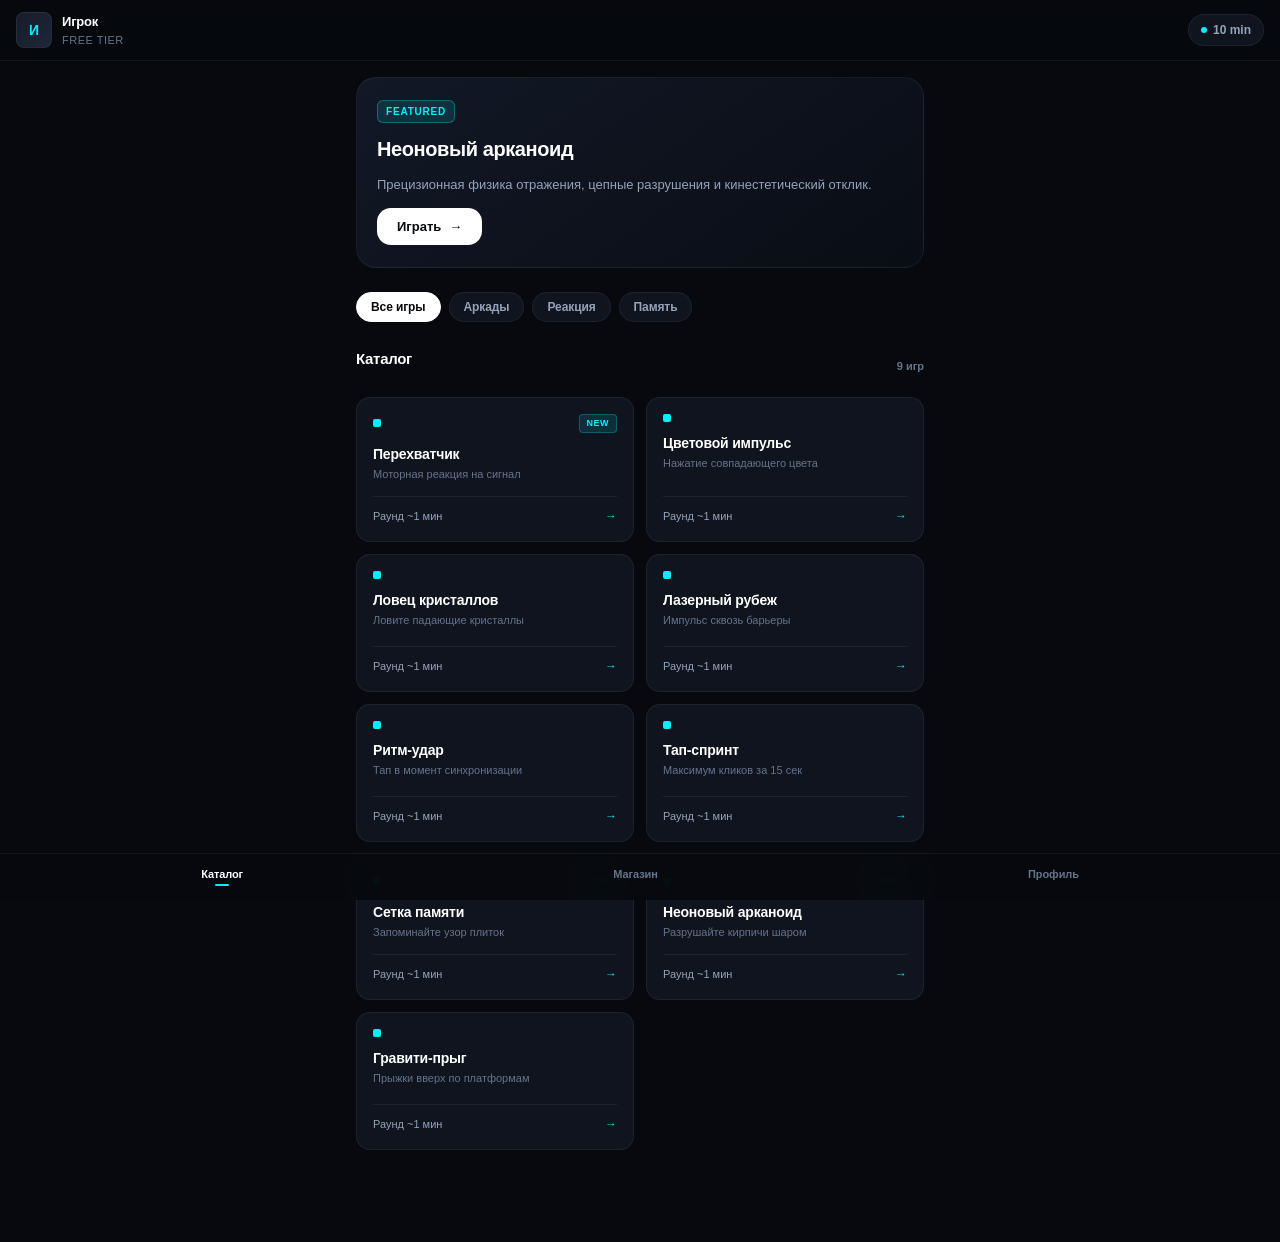
==== commit 7e713840: "refactor(ui): complete minimalist redesign (Roblox/Apple Arcade style, zero emojis, seamless BackBut" ====
--- a/index.html
+++ b/index.html
@@ -3,174 +3,159 @@
 <head>
   <meta charset="UTF-8">
   <meta name="viewport" content="width=device-width, initial-scale=1.0, maximum-scale=1.0, user-scalable=no, viewport-fit=cover">
-  <title>Мини игры — Платформа v1.1</title>
+  <title>Arcade Platform</title>
   <script src="https://telegram.org/js/telegram-web-app.js"></script>
-  <link rel="stylesheet" href="./css/style.css?v=1.2">
+  <link rel="stylesheet" href="./css/style.css?v=2.0">
 </head>
-<body class="tg-theme">
-
-  <!-- Premium Sticky Header -->
-  <header>
-    <div class="brand-container">
-      <span class="brand-icon">🎮</span>
-      <span class="brand-title">Мини игры</span>
-    </div>
-    <div id="minutesBadge" class="minutes-pill" onclick="showPaywall()">
-      <span id="minutesText">⏳ 10.0 мин</span>
-      <span class="star-badge">⭐️ Plus</span>
+<body>
+
+  <!-- Minimalist Sticky Header -->
+  <header class="app-header">
+    <div class="header-left">
+      <div class="user-badge" onclick="switchTab('profile')">
+        <div id="userAvatarWrap" class="user-avatar-wrap">U</div>
+        <div class="user-info">
+          <span id="userNameText" class="user-name">Player</span>
+          <span id="userTierText" class="user-status">Free Tier</span>
+        </div>
+      </div>
+    </div>
+    <div class="header-right">
+      <div id="minutesPill" class="pill-stat" onclick="showPaywall('Продление доступа к аркадам')">
+        <span class="dot-indicator"></span>
+        <span id="minutesValText">10.0 min</span>
+      </div>
     </div>
   </header>
 
-  <!-- Main View: Каталог плиток игр (Раздел 2 RULES.md) -->
-  <main id="viewCatalog" class="view-screen">
-    <div class="filter-bar">
-      <button class="filter-btn active" onclick="filterTiles('all')">Все</button>
-      <button class="filter-btn" onclick="filterTiles('new')">Новые</button>
-      <button class="filter-btn" onclick="filterTiles('plus')">Для подписчиков</button>
-      <button class="filter-btn" onclick="filterTiles('favorites')">Избранное</button>
-    </div>
-
-    <!-- 2-колоночная сетка плиток (п. 2.1) -->
-    <div id="tilesGrid" class="catalog-grid"></div>
+  <!-- View 1: Arcade Lobby (Каталог) -->
+  <main id="viewCatalog" class="view-container">
+    
+    <!-- Hero Banner (Featured Game) -->
+    <div class="hero-card" onclick="launchFeaturedGame()">
+      <span class="hero-tag">Featured</span>
+      <h2 class="hero-title">Неоновый арканоид</h2>
+      <p class="hero-desc">Прецизионная физика отражения, цепные разрушения и кинестетический отклик.</p>
+      <button class="hero-action-btn">
+        <span>Играть</span>
+        <span style="font-weight: 700;">→</span>
+      </button>
+    </div>
+
+    <!-- Category Chips Bar -->
+    <div class="categories-bar">
+      <button class="chip-btn active" onclick="filterCategory('all', this)">Все игры</button>
+      <button class="chip-btn" onclick="filterCategory('arcade', this)">Аркады</button>
+      <button class="chip-btn" onclick="filterCategory('reaction', this)">Реакция</button>
+      <button class="chip-btn" onclick="filterCategory('memory', this)">Память</button>
+    </div>
+
+    <!-- Section Heading -->
+    <div style="display: flex; justify-content: space-between; align-items: center; margin-bottom: 12px;">
+      <h3 class="section-title" id="catalogueHeading">Каталог</h3>
+      <span id="gamesCountBadge" style="font-size: 11px; color: var(--text-tertiary); font-weight: 600;">9 игр</span>
+    </div>
+
+    <!-- Clean Cards Grid -->
+    <div id="tilesGrid" class="games-grid"></div>
   </main>
 
-  <!-- Profile View: Профиль пользователя (Раздел 3 RULES.md) -->
-  <main id="viewProfile" class="view-screen" style="display: none;">
-    <div class="profile-box">
-      <div class="user-card">
-        <div id="userAvatar" class="user-avatar">?</div>
-        <div>
-          <div id="userName" style="font-weight: 700; font-size: 1.1rem;">Игрок</div>
-          <div id="userStatus" style="font-size: 0.85rem; color: var(--accent);">Free</div>
-        </div>
-      </div>
-
-      <!-- Серия заходов (Daily Streak v1.1) -->
-      <div class="stat-card" style="border-color: rgba(245, 158, 11, 0.4); background: rgba(245, 158, 11, 0.05);">
-        <div style="display: flex; justify-content: space-between; align-items: center;">
-          <div style="font-size: 0.9rem; font-weight: 700; color: var(--accent);">🔥 Серия посещений:</div>
-          <div id="streakDaysBadge" style="font-size: 1rem; font-weight: 800; color: var(--accent);">1 день</div>
-        </div>
-        <div style="font-size: 0.75rem; color: var(--text-muted); margin-top: 4px;">
-          Заходите каждый день и получайте до +5 бонусных минут ежедневно!
-        </div>
-      </div>
-
-      <!-- Stats: Минуты и сброс -->
-      <div class="stat-grid">
-        <div class="stat-card">
-          <div id="statRemainingMin" class="stat-val">10.0</div>
-          <div class="stat-lbl">Остаток минут сегодня</div>
-        </div>
-        <div class="stat-card">
-          <div id="statResetTime" class="stat-val">00:00 UTC</div>
-          <div class="stat-lbl">Время сброса лимита</div>
-        </div>
-      </div>
-
-      <!-- Источники минут -->
-      <div class="stat-card">
-        <div style="font-size: 0.9rem; font-weight: 600; margin-bottom: 8px;">Источники минут на сегодня:</div>
-        <div id="minutesBreakdown" style="font-size: 0.8rem; color: var(--text-muted); line-height: 1.6;">
-          • Free база: 10 мин<br>
-          • Серия дней: 0 мин<br>
-          • Рефералы: 0 мин<br>
-          • Реклама: 0 мин (макс 10)<br>
-          • Пакеты: 0 мин
-        </div>
-        <button class="btn-primary" onclick="watchAdReward()" style="margin-top: 10px; font-size: 0.85rem;">
-          📺 Смотреть рекламу (+5 мин)
-        </button>
-      </div>
-
-      <!-- Реферальная система -->
-      <div class="stat-card">
-        <div style="font-size: 0.9rem; font-weight: 600; margin-bottom: 6px;">👥 Приглашай друзей (+15 мин)</div>
-        <div style="font-size: 0.8rem; color: var(--text-muted); margin-bottom: 10px;">
-          Подтверждено друзей: <b id="refVerified" style="color: var(--text-main);">0</b> (лимит: 2/день, 20/мес)
-        </div>
-        <button class="btn-primary" onclick="copyReferralLink()">
-          🔗 Скопировать ссылку приглашения
-        </button>
-      </div>
-
-      <!-- Plus & Офлайн режим -->
-      <div class="stat-card">
-        <div style="font-size: 0.9rem; font-weight: 600; margin-bottom: 6px;">⭐️ Подписка Plus</div>
-        <div id="plusStatusText" style="font-size: 0.8rem; color: var(--text-muted); margin-bottom: 10px;">
-          Безлимитная игра без рекламы и полный офлайн-доступ.
-        </div>
-        <button class="btn-primary" onclick="showPaywall()">Оформить Plus за Stars</button>
-        <button class="btn-secondary" onclick="checkOfflineMode()" style="margin-top: 8px;">📶 Проверить офлайн-токен</button>
-      </div>
-
-      <!-- Юридический блок документов -->
-      <div class="stat-card">
-        <div style="font-size: 0.9rem; font-weight: 600; margin-bottom: 6px;">📄 Документы</div>
-        <div style="display: flex; flex-direction: column; gap: 6px; font-size: 0.85rem;">
-          <a href="./docs/terms.md" target="_blank" style="color: var(--primary);">Пользовательское соглашение</a>
-          <a href="./docs/privacy.md" target="_blank" style="color: var(--primary);">Политика конфиденциальности</a>
-          <a href="./docs/subscription.md" target="_blank" style="color: var(--primary);">Правила подписки</a>
-        </div>
-      </div>
-
-      <button class="btn-secondary" onclick="openSupport()">🎧 Поддержка</button>
-      <button class="btn-secondary" style="color: var(--danger); border-color: rgba(239, 68, 68, 0.3);" onclick="deleteAccount()">
-        🗑 Удалить аккаунт
-      </button>
+  <!-- View 2: Profile & Stats -->
+  <main id="viewProfile" class="view-container" style="display: none;">
+    <h3 class="section-title" style="font-size: 20px; margin-bottom: 16px;">Профиль игрока</h3>
+
+    <div class="profile-stat-box">
+      <div>
+        <div style="font-size: 11px; color: var(--text-tertiary); text-transform: uppercase;">Игровой баланс</div>
+        <div id="profBalanceVal" style="font-size: 18px; font-weight: 700; color: #fff; margin-top: 2px;">10.0 минут</div>
+      </div>
+      <button class="btn-primary" style="width: auto; padding: 8px 14px;" onclick="showPaywall('Пополнение баланса')">Пополнить</button>
+    </div>
+
+    <div class="profile-stat-box">
+      <div>
+        <div style="font-size: 11px; color: var(--text-tertiary); text-transform: uppercase;">Серия активности</div>
+        <div id="profStreakVal" style="font-size: 16px; font-weight: 600; color: #fff; margin-top: 2px;">1 день</div>
+      </div>
+      <span style="font-size: 12px; color: var(--accent-cyan); font-weight: 600;">+1 мин/день</span>
+    </div>
+
+    <div class="profile-stat-box" style="flex-direction: column; align-items: flex-start; gap: 10px;">
+      <div style="font-size: 11px; color: var(--text-tertiary); text-transform: uppercase;">Партнерская программа</div>
+      <div style="font-size: 13px; color: var(--text-secondary);">Приглашайте друзей и получайте до +10 минут ежедневно.</div>
+      <button class="btn-secondary" onclick="copyRefLink()">Скопировать ссылку приглашения</button>
     </div>
   </main>
 
-  <!-- Game Player Screen with In-Game HUD -->
-  <main id="viewGame" style="display: none;">
-    <div class="game-hud">
-      <div class="hud-left">
-        <button class="hud-btn" onclick="openPauseModal()" title="Пауза">⏸</button>
-        <span id="activeGameTitle" style="font-size: 14px; font-weight: 700; color: #fff;">Игра</span>
-      </div>
-      <div class="hud-right">
-        <div id="gameHudMinutes" class="minutes-pill" style="padding: 4px 10px; font-size: 12px;" onclick="showPaywall()">
-          ⏳ <span id="hudMinutesVal">10.0</span> мин
-        </div>
-        <button class="hud-btn" onclick="window.snd.toggleMute()" id="hudSoundBtn" title="Звук">🔊</button>
-      </div>
-    </div>
-    <div class="game-canvas-container">
-      <div id="gameCanvasWrapper" style="width: 100%; height: 100%; display: flex; align-items: center; justify-content: center;"></div>
-    </div>
-  </main>
-
-  <!-- Floating Bottom Dock Nav -->
-  <nav class="bottom-dock">
-    <button id="navCatalog" class="dock-item active" onclick="switchTab('catalog')">
-      <span class="dock-icon">🎮</span>
-      <span>Каталог</span>
+  <!-- Bottom Minimalist Dock -->
+  <nav class="bottom-dock-nav">
+    <button id="dockCatalog" class="dock-tab active" onclick="switchTab('catalog')">
+      <span class="dock-label">Каталог</span>
+      <span class="dock-dot"></span>
     </button>
-    <button id="navProfile" class="dock-item" onclick="switchTab('profile')">
-      <span class="dock-icon">👤</span>
-      <span>Профиль</span>
+    <button id="dockStore" class="dock-tab" onclick="showPaywall('Магазин подписки')">
+      <span class="dock-label">Магазин</span>
+      <span class="dock-dot"></span>
+    </button>
+    <button id="dockProfile" class="dock-tab" onclick="switchTab('profile')">
+      <span class="dock-label">Профиль</span>
+      <span class="dock-dot"></span>
     </button>
   </nav>
 
-  <!-- Paywall Modal -->
+  <!-- Seamless Game Player Screen -->
+  <main id="viewGame" style="display: none;">
+    <div class="in-game-top-bar">
+      <div style="display: flex; align-items: center; gap: 10px;">
+        <button class="game-icon-btn" onclick="exitGameSafely()" title="Назад">✕</button>
+        <span id="activeGameTitle" class="in-game-title">Игра</span>
+      </div>
+      <div class="in-game-controls">
+        <button class="game-icon-btn" onclick="togglePauseGame()" title="Пауза">❚❚</button>
+      </div>
+    </div>
+    <div class="canvas-viewport">
+      <div id="gameCanvasWrapper" style="width: 100%; height: 100%; display: flex; align-items: center; justify-content: center;"></div>
+    </div>
+  </main>
+
+  <!-- Modal: Pause -->
+  <div id="pauseModal" class="modal-overlay">
+    <div class="modal-card">
+      <h3 class="modal-title-text">Пауза</h3>
+      <p class="modal-desc-text">Сессия приостановлена. Минуты баланса не расходуются.</p>
+      <button class="btn-primary" onclick="resumeGameSafely()">Продолжить</button>
+      <button class="btn-secondary" onclick="exitGameFromPause()">Выйти в каталог</button>
+    </div>
+  </div>
+
+  <!-- Modal: Paywall / Store -->
   <div id="paywallModal" class="modal-overlay">
-    <div class="modal-content">
-      <h3 style="font-size: 1.25rem; font-weight: 700; margin-bottom: 8px;">⭐️ Доступ к игре</h3>
-      <p id="paywallReason" style="font-size: 0.85rem; color: var(--text-muted); margin-bottom: 16px;">
-        Для продолжения игры без ограничений выберите подходящий вариант:
-      </p>
-
-      <div style="display: flex; flex-direction: column; gap: 10px;">
-        <button class="btn-primary" onclick="buyProduct('plus_30d')">👑 Plus на 30 дней — 199 Stars</button>
-        <button class="btn-primary" style="background: #0284c7;" onclick="buyProduct('plus_180d')">👑 Plus на 180 дней — 999 Stars</button>
-        <button class="btn-secondary" onclick="buyProduct('pack_30m')">⏳ Пакет +30 минут — 25 Stars</button>
-        <button class="btn-secondary" onclick="buyProduct('pack_120m')">⏳ Пакет +120 минут — 79 Stars</button>
-      </div>
-
-      <button class="btn-secondary" style="margin-top: 16px;" onclick="closePaywall()">Закрыть</button>
+    <div class="modal-card">
+      <h3 class="modal-title-text">Подписка Plus</h3>
+      <p id="paywallSubText" class="modal-desc-text">Неограниченное игровое время и доступ ко всем аркадам.</p>
+      
+      <div style="display: flex; flex-direction: column; gap: 8px;">
+        <button class="btn-primary" onclick="buyPlan('plus_30d')">Plus на 30 дней — 199 Stars</button>
+        <button class="btn-secondary" onclick="buyPlan('pack_120m')">Пакет +120 минут — 79 Stars</button>
+        <button class="btn-secondary" onclick="buyPlan('pack_30m')">Пакет +30 минут — 25 Stars</button>
+      </div>
+
+      <button class="btn-secondary" style="border: none; margin-top: 4px;" onclick="closePaywall()">Закрыть</button>
     </div>
   </div>
 
+  <!-- Modal: Results -->
+  <div id="resultsModal" class="modal-overlay">
+    <div class="modal-card" style="text-align: center;">
+      <h3 class="modal-title-text">Раунд завершен</h3>
+      <p id="resultsScoreInfo" style="font-size: 20px; font-weight: 700; color: var(--accent-cyan); margin: 4px 0 12px 0;">0</p>
+      <button class="btn-primary" onclick="restartCurrentGame()">Играть снова</button>
+      <button class="btn-secondary" onclick="exitFromResults()">В каталог</button>
+    </div>
+  </div>
+
+  <!-- Scripts -->
   <script src="./js/audio.js"></script>
   <script src="./js/apps_data.js"></script>
   <script src="./js/api.js"></script>
@@ -178,340 +163,265 @@
   <script src="./js/games/base_game.js"></script>
   <script src="./js/games/reaction_games.js"></script>
   <script src="./js/games/memory_games.js"></script>
-  <script src="./js/games/puzzle_games.js"></script>
   <script src="./js/games/arcade_games.js"></script>
-  <script src="./js/games/plus_games.js"></script>
   <script src="./js/games/registry.js"></script>
+
   <script>
     let currentApps = [];
     let currentProfile = null;
     let activeGameObject = null;
+    let activeApp = null;
+    let currentTab = 'catalog';
+
+    // Telegram BackButton Lifecycle Controller
+    function setupTelegramBackButton() {
+      const tg = window.Telegram?.WebApp;
+      if (!tg) return;
+
+      if (tg.BackButton) {
+        tg.BackButton.onClick(() => {
+          if (document.getElementById("viewGame").style.display === "flex" || document.getElementById("viewGame").style.display === "block") {
+            exitGameSafely();
+          } else if (currentTab !== 'catalog') {
+            switchTab('catalog');
+          }
+        });
+      }
+    }
 
     async function initPlatform() {
-      if (window.Telegram?.WebApp) {
-        window.Telegram.WebApp.ready();
-        window.Telegram.WebApp.expand();
-      }
-
-      // 1. Сразу же мгновенно отрисовываем плитки каталога, чтобы не блокировать интерфейс
+      const tg = window.Telegram?.WebApp;
+      if (tg) {
+        tg.ready();
+        tg.expand();
+        if (tg.setHeaderColor) tg.setHeaderColor('#07090e');
+        if (tg.setBackgroundColor) tg.setBackgroundColor('#07090e');
+      }
+
+      setupTelegramBackButton();
+
+      // Render catalogue immediately from local list
       if (window.DEFAULT_APPS && window.DEFAULT_APPS.length > 0) {
         currentApps = window.DEFAULT_APPS;
-        renderTiles(currentApps);
-      }
-
-      // 2. Фоново авторизуемся и синхронизируем данные
-      try {
-        await window.api.authenticate();
-      } catch (e) {
-        console.warn("Auth error ignored:", e);
-      }
-
-      try {
-        await loadProfile();
-      } catch (e) {
-        console.warn("Profile load error:", e);
-      }
-
-      try {
-        await loadApps();
-      } catch (e) {
-        console.warn("Apps load error:", e);
-      }
-    }
-
-    async function loadProfile() {
-      try {
-        currentProfile = await window.api.getProfile();
-        document.getElementById("userName").textContent = currentProfile.user.first_name || "Пользователь";
-        document.getElementById("userAvatar").textContent = (currentProfile.user.first_name || "U")[0].toUpperCase();
-        document.getElementById("userStatus").textContent = currentProfile.user.status;
-        document.getElementById("streakDaysBadge").textContent = `${currentProfile.minutes.streak_days || 1} дней`;
-
-        updateMinutesDisplay(currentProfile.minutes);
-        document.getElementById("refVerified").textContent = currentProfile.referrals.verified_friends;
-      } catch (e) {
-        console.error("Ошибка загрузки профиля:", e);
-      }
-    }
-
-    async function loadApps() {
-      try {
-        const res = await window.api.getApps();
-        currentApps = res.apps || [];
-        renderTiles(currentApps);
-      } catch (e) {
-        console.error("Ошибка загрузки плиток:", e);
-      }
-    }
-
-    function renderTiles(apps) {
+        renderCleanTiles(currentApps);
+      }
+
+      // Load remote data in background
+      try { await window.api.authenticate(); } catch (e) {}
+      try { await loadProfile(); } catch (e) {}
+    }
+
+    function renderCleanTiles(apps) {
       const container = document.getElementById("tilesGrid");
       container.innerHTML = "";
 
-      // Фильтруем: показываем игры, которые объявлены в GameRegistry
       const readyApps = apps.filter(app => {
         if (!window.GameRegistry || !window.GameRegistry.games) return true;
         const getter = window.GameRegistry.games[app.app_id];
         return typeof getter === 'function' && getter() !== undefined;
       });
 
-      if (readyApps.length === 0) {
-        container.innerHTML = `<div style="grid-column: span 2; text-align: center; color: var(--text-muted); padding: 40px 10px;">🎮 Загрузка каталога...</div>`;
-        return;
-      }
+      document.getElementById("gamesCountBadge").textContent = `${readyApps.length} игр`;
 
       readyApps.forEach(app => {
         const card = document.createElement("div");
-        card.className = "game-card";
-        card.onclick = () => onTileClick(app);
+        card.className = "clean-game-card";
+        card.onclick = () => launchGame(app);
 
         let badgeHtml = "";
         if (app.badge) {
-          const badgeClass = app.badge === "NEW" ? "badge-new" : "badge-plus";
-          badgeHtml = `<span class="card-badge ${badgeClass}">${app.badge}</span>`;
+          badgeHtml = `<span class="card-badge-pill ${app.badge === 'NEW' ? 'badge-new' : 'badge-plus'}">${app.badge}</span>`;
         }
 
         card.innerHTML = `
-          <div class="card-top">
-            <div class="card-icon">${app.icon}</div>
+          <div class="card-header-line">
+            <span class="card-category-indicator"></span>
             ${badgeHtml}
           </div>
-          <div class="card-title">${app.title}</div>
-          <div class="card-desc">${app.description}</div>
-          <div class="card-footer">
-            <span>⚡️ 1 раунд ~ 1 мин</span>
-            <span class="play-action">Играть ›</span>
+          <div class="card-content-wrap">
+            <h4 class="card-title-text">${app.title}</h4>
+            <p class="card-subtext">${app.description || 'Аркадный раунд'}</p>
+          </div>
+          <div class="card-action-bar">
+            <span>Раунд ~1 мин</span>
+            <span class="card-arrow">→</span>
           </div>
         `;
         container.appendChild(card);
       });
     }
 
-    function filterTiles(category) {
-      window.snd.playClick();
-      document.querySelectorAll(".filter-btn").forEach(b => b.classList.remove("active"));
-      event.target.classList.add("active");
-
-      if (category === "all") renderTiles(currentApps);
-      else if (category === "new") renderTiles(currentApps.filter(a => a.badge === "NEW"));
-      else if (category === "plus") renderTiles(currentApps.filter(a => a.status === "plus_only" || a.badge === "PLUS"));
-      else if (category === "favorites") renderTiles(currentApps.slice(0, 2));
-    }
-
-
-    let activeApp = null;
-
-    function openPauseModal() {
-      if (window.snd) window.snd.playClick();
-      window.sessionMgr.pauseHeartbeat();
-      if (activeGameObject && activeGameObject.pause) activeGameObject.pause();
-      document.getElementById("pauseModal").classList.add("open");
-    }
-
-    function resumeGame() {
-      if (window.snd) window.snd.playClick();
-      document.getElementById("pauseModal").classList.remove("open");
-      window.sessionMgr.resumeHeartbeat();
-      if (activeGameObject && activeGameObject.resume) activeGameObject.resume();
-    }
-
-    function confirmExitToCatalog() {
-      document.getElementById("pauseModal").classList.remove("open");
-      exitGame();
-    }
-
-    function showResultsOverlay(score, bestScore, coins) {
-      document.getElementById("resultsTitle").textContent = "Раунд завершён!";
-      document.getElementById("resultsScoreInfo").innerHTML = `
-        <div style="font-size: 20px; font-weight: 800; color: var(--primary); margin-bottom: 6px;">Счёт: ${score}</div>
-        <div style="font-size: 13px; color: var(--text-muted);">Рекорд: ${bestScore || score}</div>
-      `;
-      document.getElementById("resultsModal").classList.add("open");
-    }
-
-    function restartCurrentGame() {
-      document.getElementById("resultsModal").classList.remove("open");
-      if (activeApp) onTileClick(activeApp);
-    }
-
-    function exitFromResults() {
-      document.getElementById("resultsModal").classList.remove("open");
-      exitGame();
-    }
-
-    async function onTileClick(app) {
+    function filterCategory(cat, btn) {
+      if (window.snd) window.snd.playClick();
+      document.querySelectorAll(".chip-btn").forEach(b => b.classList.remove("active"));
+      if (btn) btn.classList.add("active");
+
+      if (cat === 'all') {
+        renderCleanTiles(currentApps);
+      } else if (cat === 'arcade') {
+        renderCleanTiles(currentApps.filter(a => ['bounce_breaker', 'gravity_jump'].includes(a.app_id)));
+      } else if (cat === 'reaction') {
+        renderCleanTiles(currentApps.filter(a => a.app_id.includes('reaction') || a.app_id.includes('tap') || a.app_id.includes('catch') || a.app_id.includes('laser') || a.app_id.includes('tempo')));
+      } else if (cat === 'memory') {
+        renderCleanTiles(currentApps.filter(a => a.app_id.includes('matrix')));
+      }
+    }
+
+    function launchFeaturedGame() {
+      const featured = currentApps.find(a => a.app_id === 'bounce_breaker') || currentApps[0];
+      if (featured) launchGame(featured);
+    }
+
+    async function launchGame(app) {
       activeApp = app;
-      window.snd.playClick();
+      if (window.snd) window.snd.playClick();
+      if (window.Telegram?.WebApp?.HapticFeedback) {
+        window.Telegram.WebApp.HapticFeedback.impactOccurred('medium');
+      }
+
       const ok = await window.sessionMgr.start(app.app_id, (err) => {
         showPaywall(err);
-        exitGame();
+        exitGameSafely();
       });
 
       if (ok) {
         document.getElementById("viewCatalog").style.display = "none";
         document.getElementById("viewProfile").style.display = "none";
-        document.getElementById("viewGame").style.display = "block";
-        document.getElementById("activeGameTitle").textContent = `${app.icon} ${app.title}`;
-
+        document.querySelector(".bottom-dock-nav").style.display = "none";
+        document.querySelector(".app-header").style.display = "none";
+
+        const gameView = document.getElementById("viewGame");
+        gameView.style.display = "flex";
+        document.getElementById("activeGameTitle").textContent = app.title;
+
+        // Show native Telegram BackButton
         if (window.Telegram?.WebApp?.BackButton) {
           window.Telegram.WebApp.BackButton.show();
-          window.Telegram.WebApp.BackButton.onClick(openPauseModal);
         }
-        
+
         const wrapper = document.getElementById("gameCanvasWrapper");
-        if (activeGameObject) activeGameObject.destroy();
-
+        if (activeGameObject && activeGameObject.destroy) {
+          activeGameObject.destroy();
+        }
         activeGameObject = window.GameRegistry.create(app.app_id, wrapper);
       }
     }
 
-    async function exitGame() {
-      window.snd.playClick();
+    async function exitGameSafely() {
+      if (window.snd) window.snd.playClick();
+      if (window.Telegram?.WebApp?.HapticFeedback) {
+        window.Telegram.WebApp.HapticFeedback.impactOccurred('light');
+      }
+
+      // Hide Telegram BackButton
       if (window.Telegram?.WebApp?.BackButton) {
         window.Telegram.WebApp.BackButton.hide();
-        window.Telegram.WebApp.BackButton.offClick(openPauseModal);
-      }
-      if (activeGameObject) {
+      }
+
+      if (activeGameObject && activeGameObject.destroy) {
         activeGameObject.destroy();
         activeGameObject = null;
       }
+
       await window.sessionMgr.stop();
+
       document.getElementById("viewGame").style.display = "none";
-      switchTab("catalog");
-      await loadProfile();
-    }
-
-    function updateMinutesDisplay(minutes) {
-      if (!minutes) return;
-      const val = minutes.is_plus ? "Plus ∞" : `${minutes.remaining_minutes} мин`;
-      
-      const badge = document.getElementById("minutesBadge");
-      const textElem = document.getElementById("minutesText");
-      if (textElem) textElem.textContent = `⏳ ${val}`;
-      else if (badge) badge.textContent = `⏳ ${val}`;
-
-      const hudMin = document.getElementById("hudMinutesVal");
-      if (hudMin) hudMin.textContent = val;
-
-      const hudPill = document.getElementById("gameHudMinutes");
-      if (!minutes.is_plus && minutes.remaining_minutes <= 1.0) {
-        if (badge) badge.classList.add("pulse");
-        if (hudPill) hudPill.classList.add("pulse");
-      } else {
-        if (badge) badge.classList.remove("pulse");
-        if (hudPill) hudPill.classList.remove("pulse");
-      }
-
-      const statRemaining = document.getElementById("statRemainingMin");
-      if (statRemaining) statRemaining.textContent = val;
-
-      if (minutes.breakdown) {
-        const breakdownElem = document.getElementById("minutesBreakdown");
-        if (breakdownElem) {
-          breakdownElem.innerHTML = `
-            • Free база: ${minutes.breakdown.free_minutes} мин<br>
-            • Серия дней: +${minutes.breakdown.streak_minutes || 0} мин<br>
-            • Рефералы: +${minutes.breakdown.referral_minutes} мин<br>
-            • Реклама: +${minutes.breakdown.ad_minutes} мин (макс 10)<br>
-            • Пакеты: +${minutes.breakdown.pack_minutes} мин<br>
-            • Дневной потолок: ${minutes.breakdown.daily_cap_minutes} мин
-          `;
+      document.getElementById("pauseModal").classList.remove("open");
+      document.getElementById("resultsModal").classList.remove("open");
+
+      document.querySelector(".bottom-dock-nav").style.display = "flex";
+      document.querySelector(".app-header").style.display = "flex";
+      switchTab('catalog');
+    }
+
+    function togglePauseGame() {
+      if (window.snd) window.snd.playClick();
+      window.sessionMgr.pause();
+      if (activeGameObject && activeGameObject.pause) activeGameObject.pause();
+      document.getElementById("pauseModal").classList.add("open");
+    }
+
+    function resumeGameSafely() {
+      if (window.snd) window.snd.playClick();
+      document.getElementById("pauseModal").classList.remove("open");
+      window.sessionMgr.resume();
+      if (activeGameObject && activeGameObject.resume) activeGameObject.resume();
+    }
+
+    function exitGameFromPause() {
+      exitGameSafely();
+    }
+
+    function restartCurrentGame() {
+      document.getElementById("resultsModal").classList.remove("open");
+      if (activeApp) launchGame(activeApp);
+    }
+
+    function exitFromResults() {
+      document.getElementById("resultsModal").classList.remove("open");
+      exitGameSafely();
+    }
+
+    function switchTab(tab) {
+      if (window.snd) window.snd.playClick();
+      currentTab = tab;
+
+      document.getElementById("dockCatalog").classList.toggle("active", tab === 'catalog');
+      document.getElementById("dockProfile").classList.toggle("active", tab === 'profile');
+
+      document.getElementById("viewCatalog").style.display = tab === 'catalog' ? 'block' : 'none';
+      document.getElementById("viewProfile").style.display = tab === 'profile' ? 'block' : 'none';
+
+      if (window.Telegram?.WebApp?.BackButton) {
+        if (tab !== 'catalog') {
+          window.Telegram.WebApp.BackButton.show();
+        } else {
+          window.Telegram.WebApp.BackButton.hide();
         }
       }
     }
 
-    function switchTab(tab) {
-      window.snd.playClick();
-      document.getElementById("navCatalog").classList.toggle("active", tab === "catalog");
-      document.getElementById("navProfile").classList.toggle("active", tab === "profile");
-      document.getElementById("viewCatalog").style.display = tab === "catalog" ? "block" : "none";
-      document.getElementById("viewProfile").style.display = tab === "profile" ? "block" : "none";
-      if (tab === "profile") loadProfile();
+    async function loadProfile() {
+      try {
+        const prof = await window.api.getProfile();
+        currentProfile = prof;
+        document.getElementById("userNameText").textContent = prof.user.first_name || "Player";
+        document.getElementById("userAvatarWrap").textContent = (prof.user.first_name || "P")[0].toUpperCase();
+        document.getElementById("userTierText").textContent = prof.user.status === 'plus' ? 'Plus Member' : 'Free Tier';
+        
+        const remMin = prof.minutes.is_plus ? 'Plus ∞' : `${prof.minutes.remaining_minutes} min`;
+        document.getElementById("minutesValText").textContent = remMin;
+        document.getElementById("profBalanceVal").textContent = remMin;
+        document.getElementById("profStreakVal").textContent = `${prof.minutes.streak_days || 1} день`;
+      } catch (e) {}
     }
 
     function showPaywall(reason) {
-      window.snd.playError();
-      if (reason) document.getElementById("paywallReason").textContent = reason;
+      if (reason) document.getElementById("paywallSubText").textContent = reason;
       document.getElementById("paywallModal").classList.add("open");
     }
 
     function closePaywall() {
-      window.snd.playClick();
+      if (window.snd) window.snd.playClick();
       document.getElementById("paywallModal").classList.remove("open");
     }
 
-    async function buyProduct(prod) {
-      window.snd.playSuccess();
-      const res = await window.api.buyStarsProduct(prod);
-      alert(res.message || "Покупка успешно оформлена!");
+    async function buyPlan(key) {
+      if (window.snd) window.snd.playClick();
+      const res = await window.api.buyStarsProduct(key);
+      alert(res.message || "Инвойс Stars сформирован");
       closePaywall();
       await loadProfile();
-      await loadApps();
-    }
-
-    async function watchAdReward() {
-      const res = await window.api.claimAdReward();
-      if (res.message) {
-        window.snd.playSuccess();
-        alert(res.message);
-        await loadProfile();
-      } else {
-        alert(res.error || "Ошибка начисления бонуса");
-      }
-    }
-
-    function copyReferralLink() {
-      window.snd.playSuccess();
-      if (currentProfile && currentProfile.referrals) {
-        navigator.clipboard.writeText(currentProfile.referrals.referral_link);
-        alert("Реферальная ссылка скопирована в буфер обмена!");
-      }
-    }
-
-    async function checkOfflineMode() {
-      const res = await window.api.requestOfflineToken();
-      if (res.offline_token) {
-        window.snd.playSuccess();
-        alert("Офлайн-токен активен на 48 часов! Офлайн-игра разрешена.");
-      } else {
-        alert(res.detail || "Офлайн доступен только по подписке Plus.");
-      }
-    }
-
-    function openSupport() {
-      alert("Служба поддержки: @minigame2_bot");
-    }
-
-    function deleteAccount() {
-      if (confirm("Вы уверены, что хотите удалить свой аккаунт платформы?")) {
-        alert("Запрос на удаление аккаунта отправлен.");
-      }
+    }
+
+    function copyRefLink() {
+      if (window.snd) window.snd.playClick();
+      const link = currentProfile?.referrals?.referral_link || "https://t.me/minigame2_bot";
+      navigator.clipboard.writeText(link);
+      alert("Ссылка приглашения скопирована в буфер обмена.");
     }
 
     window.onload = initPlatform;
   </script>
-
-  <!-- Pause Modal Overlay -->
-  <div id="pauseModal" class="modal-overlay">
-    <div class="modal-sheet">
-      <div style="font-size: 36px; margin-bottom: 8px;">⏸</div>
-      <h3 class="modal-title">Игра на паузе</h3>
-      <p class="modal-desc">Минуты не расходуются, пока игра находится на паузе.</p>
-      <button class="btn-primary" onclick="resumeGame()">▶️ Продолжить</button>
-      <button class="btn-secondary" onclick="confirmExitToCatalog()">🚪 Выйти в каталог</button>
-    </div>
-  </div>
-
-  <!-- Unified Results Overlay -->
-  <div id="resultsModal" class="modal-overlay">
-    <div class="modal-sheet">
-      <div style="font-size: 40px; margin-bottom: 8px;">🏆</div>
-      <h3 class="modal-title" id="resultsTitle">Игра завершена!</h3>
-      <p class="modal-desc" id="resultsScoreInfo">Счёт: 0</p>
-      <button class="btn-primary" onclick="restartCurrentGame()">🔄 Сыграть снова</button>
-      <button class="btn-secondary" onclick="exitFromResults()">🎮 В каталог</button>
-    </div>
-  </div>
-
 </body>
 </html>
--- a/css/style.css
+++ b/css/style.css
@@ -1,28 +1,33 @@
-/* Единый UI-Kit платформы «Мини игры»: Dark Slate Native (UI-KIT.md v1.1) */
+/* ==========================================================================
+   MINIMALIST ARCADE LOBBY (Roblox / Apple Arcade Inspired)
+   Pure Dark Aesthetic, Zero Emojis, Precision Typography, 60fps Transitions
+   ========================================================================== */
+
 :root {
-  --font-family: -apple-system, BlinkMacSystemFont, "Segoe UI", Roboto, Helvetica, Arial, sans-serif;
-  --bg-color: #0b0f19;
-  --card-bg: rgba(30, 41, 59, 0.75);
-  --card-border: rgba(255, 255, 255, 0.08);
-  --text-main: #f8fafc;
-  --text-muted: #94a3b8;
-  --primary: #38bdf8;
-  --primary-hover: #0284c7;
-  --accent: #f59e0b;
-  --success: #10b981;
-  --danger: #ef4444;
+  --bg-main: #07090e;
+  --bg-surface: #0f141f;
+  --bg-surface-elevated: #161c2a;
+  --border-subtle: rgba(255, 255, 255, 0.06);
+  --border-focus: rgba(0, 240, 255, 0.35);
+
+  --text-primary: #ffffff;
+  --text-secondary: #94a3b8;
+  --text-tertiary: #64748b;
+
+  --accent-cyan: #00f0ff;
+  --accent-violet: #8b5cf6;
+  --accent-emerald: #10b981;
+  --accent-amber: #f59e0b;
+  --accent-rose: #f43f5e;
+
+  --font-sans: -apple-system, BlinkMacSystemFont, "SF Pro Display", "Segoe UI", Roboto, sans-serif;
   --radius-sm: 8px;
   --radius-md: 14px;
   --radius-lg: 20px;
-  --radius-dock: 32px;
+  --radius-pill: 9999px;
+
+  --safe-top: env(safe-area-inset-top, 0px);
   --safe-bottom: env(safe-area-inset-bottom, 16px);
-}
-
-body.tg-theme {
-  --bg-color: var(--tg-theme-bg-color, #0b0f19);
-  --text-main: var(--tg-theme-text-color, #f8fafc);
-  --card-bg: var(--tg-theme-secondary-bg-color, rgba(30, 41, 59, 0.75));
-  --primary: var(--tg-theme-button-color, #38bdf8);
 }
 
 * {
@@ -30,315 +35,466 @@
   margin: 0;
   padding: 0;
   -webkit-tap-highlight-color: transparent;
+}
+
+body {
+  background-color: var(--bg-main);
+  color: var(--text-primary);
+  font-family: var(--font-sans);
+  font-size: 14px;
+  line-height: 1.5;
+  -webkit-font-smoothing: antialiased;
   user-select: none;
-}
-
-body {
-  font-family: var(--font-family);
-  background-color: var(--bg-color);
-  background-image: 
-    radial-gradient(circle at 10% 10%, rgba(56, 189, 248, 0.06) 0%, transparent 40%),
-    radial-gradient(circle at 90% 90%, rgba(245, 158, 11, 0.04) 0%, transparent 40%);
-  background-attachment: fixed;
-  color: var(--text-main);
-  min-height: 100vh;
-  display: flex;
-  flex-direction: column;
+  -webkit-user-select: none;
   overflow-x: hidden;
-  padding-bottom: calc(85px + var(--safe-bottom));
-}
-
-/* Header */
-header {
+  padding-bottom: calc(76px + var(--safe-bottom));
+}
+
+/* ==========================================================================
+   HEADER BAR
+   ========================================================================== */
+.app-header {
   position: sticky;
   top: 0;
-  z-index: 50;
-  background: rgba(11, 15, 25, 0.82);
+  z-index: 40;
+  display: flex;
+  align-items: center;
+  justify-content: space-between;
+  padding: calc(12px + var(--safe-top)) 16px 12px 16px;
+  background: rgba(7, 9, 14, 0.85);
   backdrop-filter: blur(16px);
   -webkit-backdrop-filter: blur(16px);
-  border-bottom: 1px solid var(--card-border);
-  padding: 12px 16px;
-  display: flex;
-  justify-content: space-between;
-  align-items: center;
-}
-
-.brand-container {
+  border-bottom: 1px solid var(--border-subtle);
+}
+
+.header-left {
+  display: flex;
+  align-items: center;
+  gap: 12px;
+}
+
+.user-badge {
+  display: flex;
+  align-items: center;
+  gap: 10px;
+}
+
+.user-avatar-wrap {
+  width: 36px;
+  height: 36px;
+  border-radius: var(--radius-sm);
+  background: linear-gradient(135deg, var(--bg-surface-elevated), #1e2638);
+  border: 1px solid var(--border-subtle);
+  display: flex;
+  align-items: center;
+  justify-content: center;
+  font-weight: 700;
+  font-size: 14px;
+  color: var(--accent-cyan);
+}
+
+.user-info {
+  display: flex;
+  flex-direction: column;
+}
+
+.user-name {
+  font-size: 13px;
+  font-weight: 600;
+  color: var(--text-primary);
+  letter-spacing: -0.2px;
+}
+
+.user-status {
+  font-size: 11px;
+  font-weight: 500;
+  color: var(--text-tertiary);
+  text-transform: uppercase;
+  letter-spacing: 0.5px;
+}
+
+.header-right {
   display: flex;
   align-items: center;
   gap: 8px;
 }
 
-.brand-icon {
+.pill-stat {
+  display: flex;
+  align-items: center;
+  gap: 6px;
+  padding: 6px 12px;
+  background: var(--bg-surface);
+  border: 1px solid var(--border-subtle);
+  border-radius: var(--radius-pill);
+  font-size: 12px;
+  font-weight: 600;
+  color: var(--text-secondary);
+  cursor: pointer;
+  transition: all 0.2s ease;
+}
+
+.pill-stat:active {
+  transform: scale(0.97);
+  border-color: var(--border-focus);
+}
+
+.pill-stat.plus {
+  background: rgba(139, 92, 246, 0.1);
+  border-color: rgba(139, 92, 246, 0.3);
+  color: #c4b5fd;
+}
+
+.dot-indicator {
+  width: 6px;
+  height: 6px;
+  border-radius: 50%;
+  background: var(--accent-cyan);
+}
+
+/* ==========================================================================
+   VIEWS CONTAINER
+   ========================================================================== */
+.view-container {
+  width: 100%;
+  max-width: 600px;
+  margin: 0 auto;
+  padding: 16px;
+}
+
+/* ==========================================================================
+   FEATURED HERO CARD
+   ========================================================================== */
+.hero-card {
+  position: relative;
+  width: 100%;
+  border-radius: var(--radius-lg);
+  overflow: hidden;
+  background: linear-gradient(145deg, #121826, #090d15);
+  border: 1px solid var(--border-subtle);
+  padding: 22px 20px;
+  margin-bottom: 24px;
+  display: flex;
+  flex-direction: column;
+  gap: 14px;
+}
+
+.hero-tag {
+  align-self: flex-start;
+  padding: 3px 8px;
+  background: rgba(0, 240, 255, 0.12);
+  border: 1px solid rgba(0, 240, 255, 0.3);
+  border-radius: 6px;
+  font-size: 10px;
+  font-weight: 700;
+  text-transform: uppercase;
+  letter-spacing: 0.8px;
+  color: var(--accent-cyan);
+}
+
+.hero-title {
   font-size: 20px;
-}
-
-.brand-title {
-  font-size: 17px;
+  font-weight: 700;
+  letter-spacing: -0.4px;
+  color: #fff;
+  line-height: 1.25;
+}
+
+.hero-desc {
+  font-size: 13px;
+  color: var(--text-secondary);
+  line-height: 1.4;
+}
+
+.hero-action-btn {
+  display: inline-flex;
+  align-items: center;
+  justify-content: center;
+  gap: 8px;
+  padding: 11px 20px;
+  background: #ffffff;
+  color: #07090e;
+  border: none;
+  border-radius: var(--radius-md);
+  font-size: 13px;
+  font-weight: 600;
+  cursor: pointer;
+  transition: all 0.2s ease;
+  width: fit-content;
+}
+
+.hero-action-btn:active {
+  transform: scale(0.96);
+  background: #e2e8f0;
+}
+
+/* ==========================================================================
+   CATEGORIES CHIPS BAR
+   ========================================================================== */
+.categories-bar {
+  display: flex;
+  align-items: center;
+  gap: 8px;
+  overflow-x: auto;
+  padding-bottom: 14px;
+  margin-bottom: 12px;
+  scrollbar-width: none;
+}
+
+.categories-bar::-webkit-scrollbar {
+  display: none;
+}
+
+.chip-btn {
+  padding: 7px 14px;
+  background: var(--bg-surface);
+  border: 1px solid var(--border-subtle);
+  border-radius: var(--radius-pill);
+  color: var(--text-secondary);
+  font-size: 12px;
+  font-weight: 600;
+  letter-spacing: -0.1px;
+  white-space: nowrap;
+  cursor: pointer;
+  transition: all 0.2s ease;
+}
+
+.chip-btn.active {
+  background: var(--text-primary);
+  color: var(--bg-main);
+  border-color: var(--text-primary);
+}
+
+.chip-btn:active {
+  transform: scale(0.96);
+}
+
+/* ==========================================================================
+   GAMES GRID & CLEAN CARDS
+   ========================================================================== */
+.section-title {
+  font-size: 15px;
   font-weight: 700;
   letter-spacing: -0.3px;
-  color: #fff;
-}
-
-/* Header Minutes Pill */
-.minutes-pill {
-  background: rgba(255, 255, 255, 0.06);
-  border: 1px solid var(--card-border);
-  padding: 6px 12px;
-  border-radius: 20px;
-  display: flex;
-  align-items: center;
-  gap: 8px;
-  font-size: 13px;
-  font-weight: 600;
-  cursor: pointer;
-  transition: all 0.2s ease;
-}
-
-.minutes-pill:active {
-  transform: scale(0.96);
-  background: rgba(255, 255, 255, 0.1);
-}
-
-.minutes-pill.pulse {
-  animation: warning-pulse 1.5s infinite;
-  border-color: var(--danger);
-  color: var(--danger);
-}
-
-@keyframes warning-pulse {
-  0% { transform: scale(1); box-shadow: 0 0 0 0 rgba(239, 68, 68, 0.4); }
-  70% { transform: scale(1.04); box-shadow: 0 0 0 10px rgba(239, 68, 68, 0); }
-  100% { transform: scale(1); box-shadow: 0 0 0 0 rgba(239, 68, 68, 0); }
-}
-
-.star-badge {
-  background: linear-gradient(135deg, #f59e0b, #d97706);
-  color: #fff;
-  border-radius: 12px;
-  padding: 2px 6px;
-  font-size: 11px;
-  font-weight: 700;
-  display: flex;
-  align-items: center;
-  gap: 2px;
-}
-
-/* Segmented Filter Bar */
-.filter-bar {
-  display: flex;
-  gap: 8px;
-  padding: 12px 16px;
-  overflow-x: auto;
-  scrollbar-width: none;
-}
-
-.filter-bar::-webkit-scrollbar {
-  display: none;
-}
-
-.filter-btn {
-  background: rgba(255, 255, 255, 0.05);
-  border: 1px solid var(--card-border);
-  color: var(--text-muted);
-  padding: 6px 14px;
-  border-radius: 18px;
-  font-size: 13px;
-  font-weight: 500;
-  white-space: nowrap;
-  cursor: pointer;
-  transition: all 0.2s ease;
-}
-
-.filter-btn.active {
-  background: var(--primary);
-  color: #0b0f19;
-  font-weight: 700;
-  border-color: var(--primary);
-}
-
-/* Grid & Cards */
-.catalog-grid {
+  color: var(--text-primary);
+  margin-bottom: 14px;
+}
+
+.games-grid {
   display: grid;
   grid-template-columns: repeat(2, 1fr);
   gap: 12px;
-  padding: 0 16px 16px 16px;
-}
-
-.game-card {
-  background: var(--card-bg);
-  border: 1px solid var(--card-border);
-  backdrop-filter: blur(12px);
-  -webkit-backdrop-filter: blur(12px);
+}
+
+.clean-game-card {
+  position: relative;
+  background: var(--bg-surface);
+  border: 1px solid var(--border-subtle);
   border-radius: var(--radius-md);
-  padding: 14px;
+  padding: 16px;
   display: flex;
   flex-direction: column;
-  position: relative;
-  cursor: pointer;
-  transition: transform 0.15s ease, border-color 0.15s ease;
-}
-
-.game-card:active {
+  justify-content: space-between;
+  min-height: 138px;
+  cursor: pointer;
+  transition: all 0.2s cubic-bezier(0.16, 1, 0.3, 1);
+}
+
+.clean-game-card:active {
   transform: scale(0.97);
-  border-color: rgba(56, 189, 248, 0.4);
-}
-
-.card-top {
-  display: flex;
+  background: var(--bg-surface-elevated);
+  border-color: var(--border-focus);
+}
+
+.card-header-line {
+  display: flex;
+  align-items: center;
   justify-content: space-between;
-  align-items: flex-start;
-  margin-bottom: 10px;
-}
-
-.card-icon {
-  font-size: 32px;
-}
-
-.card-badge {
-  font-size: 10px;
-  font-weight: 700;
-  padding: 3px 6px;
-  border-radius: 6px;
+  margin-bottom: 12px;
+}
+
+.card-category-indicator {
+  width: 8px;
+  height: 8px;
+  border-radius: 2px;
+  background: var(--accent-cyan);
+}
+
+.card-badge-pill {
+  padding: 2px 7px;
+  border-radius: 4px;
+  font-size: 9px;
+  font-weight: 700;
+  letter-spacing: 0.5px;
   text-transform: uppercase;
 }
 
 .badge-new {
-  background: rgba(56, 189, 248, 0.15);
-  color: var(--primary);
-  border: 1px solid rgba(56, 189, 248, 0.3);
+  background: rgba(0, 240, 255, 0.12);
+  color: var(--accent-cyan);
+  border: 1px solid rgba(0, 240, 255, 0.25);
 }
 
 .badge-plus {
-  background: rgba(245, 158, 11, 0.15);
-  color: var(--accent);
-  border: 1px solid rgba(245, 158, 11, 0.3);
-}
-
-.card-title {
-  font-size: 15px;
-  font-weight: 700;
+  background: rgba(139, 92, 246, 0.12);
+  color: #c4b5fd;
+  border: 1px solid rgba(139, 92, 246, 0.25);
+}
+
+.card-content-wrap {
+  flex: 1;
+}
+
+.card-title-text {
+  font-size: 14px;
+  font-weight: 600;
+  color: #fff;
+  letter-spacing: -0.2px;
   margin-bottom: 4px;
-  color: #fff;
-}
-
-.card-desc {
+  line-height: 1.3;
+}
+
+.card-subtext {
+  font-size: 11px;
+  color: var(--text-tertiary);
+  line-height: 1.35;
+}
+
+.card-action-bar {
+  display: flex;
+  align-items: center;
+  justify-content: space-between;
+  margin-top: 14px;
+  padding-top: 10px;
+  border-top: 1px solid var(--border-subtle);
+  font-size: 11px;
+  font-weight: 500;
+  color: var(--text-secondary);
+}
+
+.card-arrow {
+  color: var(--accent-cyan);
   font-size: 12px;
-  color: var(--text-muted);
-  line-height: 1.3;
-  margin-bottom: 10px;
-  flex-grow: 1;
-}
-
-.card-footer {
-  display: flex;
-  justify-content: space-between;
-  align-items: center;
-  font-size: 11px;
-  color: var(--text-muted);
-  border-top: 1px solid rgba(255, 255, 255, 0.05);
-  padding-top: 8px;
-}
-
-.play-action {
-  color: var(--primary);
-  font-weight: 600;
-}
-
-/* Floating Bottom Dock Nav */
-.bottom-dock {
+  font-weight: 700;
+}
+
+/* ==========================================================================
+   BOTTOM DOCK NAVIGATION
+   ========================================================================== */
+.bottom-dock-nav {
   position: fixed;
-  bottom: calc(12px + var(--safe-bottom));
-  left: 50%;
-  transform: translateX(-50%);
-  background: rgba(15, 23, 42, 0.88);
+  bottom: 0;
+  left: 0;
+  right: 0;
+  z-index: 50;
+  background: rgba(7, 9, 14, 0.92);
   backdrop-filter: blur(20px);
   -webkit-backdrop-filter: blur(20px);
-  border: 1px solid rgba(255, 255, 255, 0.12);
-  border-radius: var(--radius-dock);
-  display: flex;
-  padding: 6px 12px;
-  gap: 16px;
-  z-index: 80;
-  box-shadow: 0 10px 30px rgba(0, 0, 0, 0.6);
-}
-
-.dock-item {
+  border-top: 1px solid var(--border-subtle);
+  padding: 8px 16px calc(8px + var(--safe-bottom)) 16px;
+  display: flex;
+  align-items: center;
+  justify-content: space-around;
+}
+
+.dock-tab {
   display: flex;
   flex-direction: column;
   align-items: center;
-  gap: 3px;
+  gap: 4px;
+  padding: 6px 16px;
   background: none;
   border: none;
-  color: var(--text-muted);
-  padding: 6px 12px;
-  border-radius: 20px;
-  cursor: pointer;
+  color: var(--text-tertiary);
+  cursor: pointer;
+  transition: all 0.2s ease;
+}
+
+.dock-tab.active {
+  color: #ffffff;
+}
+
+.dock-tab.active .dock-dot {
+  background: var(--accent-cyan);
+  opacity: 1;
+  width: 14px;
+}
+
+.dock-label {
   font-size: 11px;
-  font-weight: 500;
-  transition: all 0.2s ease;
-}
-
-.dock-item .dock-icon {
-  font-size: 18px;
-}
-
-.dock-item.active {
-  color: #fff;
-  background: rgba(255, 255, 255, 0.08);
-}
-
-.dock-item.active .dock-icon {
-  color: var(--primary);
-}
-
-/* In-Game HUD */
+  font-weight: 600;
+  letter-spacing: -0.1px;
+}
+
+.dock-dot {
+  width: 4px;
+  height: 2px;
+  border-radius: var(--radius-pill);
+  background: transparent;
+  opacity: 0;
+  transition: all 0.2s ease;
+}
+
+/* ==========================================================================
+   GAME PLAYER SCREEN (Seamless Fullscreen with native BackButton)
+   ========================================================================== */
 #viewGame {
   position: fixed;
   inset: 0;
   z-index: 100;
-  background: #000;
+  background: #000000;
   display: none;
-}
-
-.game-hud {
+  flex-direction: column;
+}
+
+.in-game-top-bar {
   position: absolute;
   top: 0;
   left: 0;
   right: 0;
-  height: 52px;
-  background: rgba(11, 15, 25, 0.8);
-  backdrop-filter: blur(12px);
-  -webkit-backdrop-filter: blur(12px);
-  display: flex;
+  z-index: 110;
+  display: flex;
+  align-items: center;
   justify-content: space-between;
-  align-items: center;
-  padding: 0 16px;
-  z-index: 10;
-  border-bottom: 1px solid var(--card-border);
-}
-
-.hud-left, .hud-right {
-  display: flex;
-  align-items: center;
-  gap: 10px;
-}
-
-.hud-btn {
-  background: rgba(255, 255, 255, 0.08);
-  border: 1px solid var(--card-border);
+  padding: calc(10px + var(--safe-top)) 16px 10px 16px;
+  background: linear-gradient(180deg, rgba(0,0,0,0.85) 0%, rgba(0,0,0,0) 100%);
+}
+
+.in-game-title {
+  font-size: 13px;
+  font-weight: 600;
   color: #fff;
+  letter-spacing: -0.2px;
+}
+
+.in-game-controls {
+  display: flex;
+  align-items: center;
+  gap: 8px;
+}
+
+.game-icon-btn {
   width: 34px;
   height: 34px;
   border-radius: 50%;
+  background: rgba(255, 255, 255, 0.1);
+  border: 1px solid rgba(255, 255, 255, 0.12);
+  color: #fff;
   display: flex;
   align-items: center;
   justify-content: center;
-  cursor: pointer;
-  font-size: 14px;
-}
-
-.game-canvas-container {
+  font-size: 13px;
+  font-weight: 600;
+  cursor: pointer;
+  backdrop-filter: blur(8px);
+}
+
+.game-icon-btn:active {
+  transform: scale(0.92);
+  background: rgba(255, 255, 255, 0.2);
+}
+
+.canvas-viewport {
   width: 100%;
   height: 100%;
   display: flex;
@@ -346,104 +502,96 @@
   justify-content: center;
 }
 
-/* Modals & Overlays */
+/* ==========================================================================
+   MINIMALIST MODALS & OVERLAYS
+   ========================================================================== */
 .modal-overlay {
   position: fixed;
   inset: 0;
-  background: rgba(0, 0, 0, 0.7);
-  backdrop-filter: blur(8px);
-  -webkit-backdrop-filter: blur(8px);
-  display: flex;
+  z-index: 200;
+  background: rgba(0, 0, 0, 0.75);
+  backdrop-filter: blur(12px);
+  -webkit-backdrop-filter: blur(12px);
+  display: none;
   align-items: center;
   justify-content: center;
   padding: 20px;
-  z-index: 200;
-  opacity: 0;
-  pointer-events: none;
-  transition: opacity 0.25s ease;
 }
 
 .modal-overlay.open {
-  opacity: 1;
-  pointer-events: auto;
-}
-
-.modal-sheet {
-  background: #1e293b;
-  border: 1px solid var(--card-border);
-  border-radius: var(--radius-lg);
+  display: flex;
+}
+
+.modal-card {
   width: 100%;
   max-width: 360px;
+  background: var(--bg-surface);
+  border: 1px solid var(--border-subtle);
+  border-radius: var(--radius-lg);
   padding: 24px;
-  text-align: center;
-  box-shadow: 0 20px 40px rgba(0, 0, 0, 0.6);
-  transform: translateY(20px);
-  transition: transform 0.25s ease;
-}
-
-.modal-overlay.open .modal-sheet {
-  transform: translateY(0);
-}
-
-.modal-title {
+  display: flex;
+  flex-direction: column;
+  gap: 16px;
+  box-shadow: 0 20px 40px rgba(0, 0, 0, 0.5);
+}
+
+.modal-title-text {
   font-size: 18px;
   font-weight: 700;
-  margin-bottom: 8px;
+  letter-spacing: -0.3px;
   color: #fff;
 }
 
-.modal-desc {
-  font-size: 13px;
-  color: var(--text-muted);
-  line-height: 1.4;
-  margin-bottom: 20px;
+.modal-desc-text {
+  font-size: 13px;
+  color: var(--text-secondary);
+  line-height: 1.45;
 }
 
 .btn-primary {
   width: 100%;
-  background: var(--primary);
-  color: #0b0f19;
+  padding: 12px;
+  background: #ffffff;
+  color: #07090e;
   border: none;
-  border-radius: var(--radius-sm);
-  padding: 12px;
-  font-size: 14px;
-  font-weight: 700;
-  cursor: pointer;
-  margin-bottom: 10px;
+  border-radius: var(--radius-md);
+  font-size: 13px;
+  font-weight: 600;
+  cursor: pointer;
+  transition: all 0.2s ease;
+}
+
+.btn-primary:active {
+  transform: scale(0.97);
+  background: #e2e8f0;
 }
 
 .btn-secondary {
   width: 100%;
-  background: rgba(255, 255, 255, 0.08);
-  color: var(--text-main);
-  border: 1px solid var(--card-border);
-  border-radius: var(--radius-sm);
   padding: 12px;
-  font-size: 14px;
-  font-weight: 600;
-  cursor: pointer;
-}
-
-/* Paywall Cards */
-.paywall-options {
-  display: flex;
-  flex-direction: column;
-  gap: 10px;
-  margin-bottom: 20px;
-}
-
-.paywall-item {
-  background: rgba(255, 255, 255, 0.04);
-  border: 1px solid var(--card-border);
+  background: var(--bg-surface-elevated);
+  color: var(--text-secondary);
+  border: 1px solid var(--border-subtle);
   border-radius: var(--radius-md);
-  padding: 12px 14px;
+  font-size: 13px;
+  font-weight: 600;
+  cursor: pointer;
+  transition: all 0.2s ease;
+}
+
+.btn-secondary:active {
+  transform: scale(0.97);
+  color: #fff;
+}
+
+/* Profile styles */
+.profile-stat-box {
+  background: var(--bg-surface);
+  border: 1px solid var(--border-subtle);
+  border-radius: var(--radius-md);
+  padding: 16px;
   display: flex;
   justify-content: space-between;
   align-items: center;
-  cursor: pointer;
-}
-
-.paywall-item:hover, .paywall-item:active {
-  border-color: var(--primary);
-  background: rgba(56, 189, 248, 0.08);
-}
+  margin-bottom: 12px;
+}
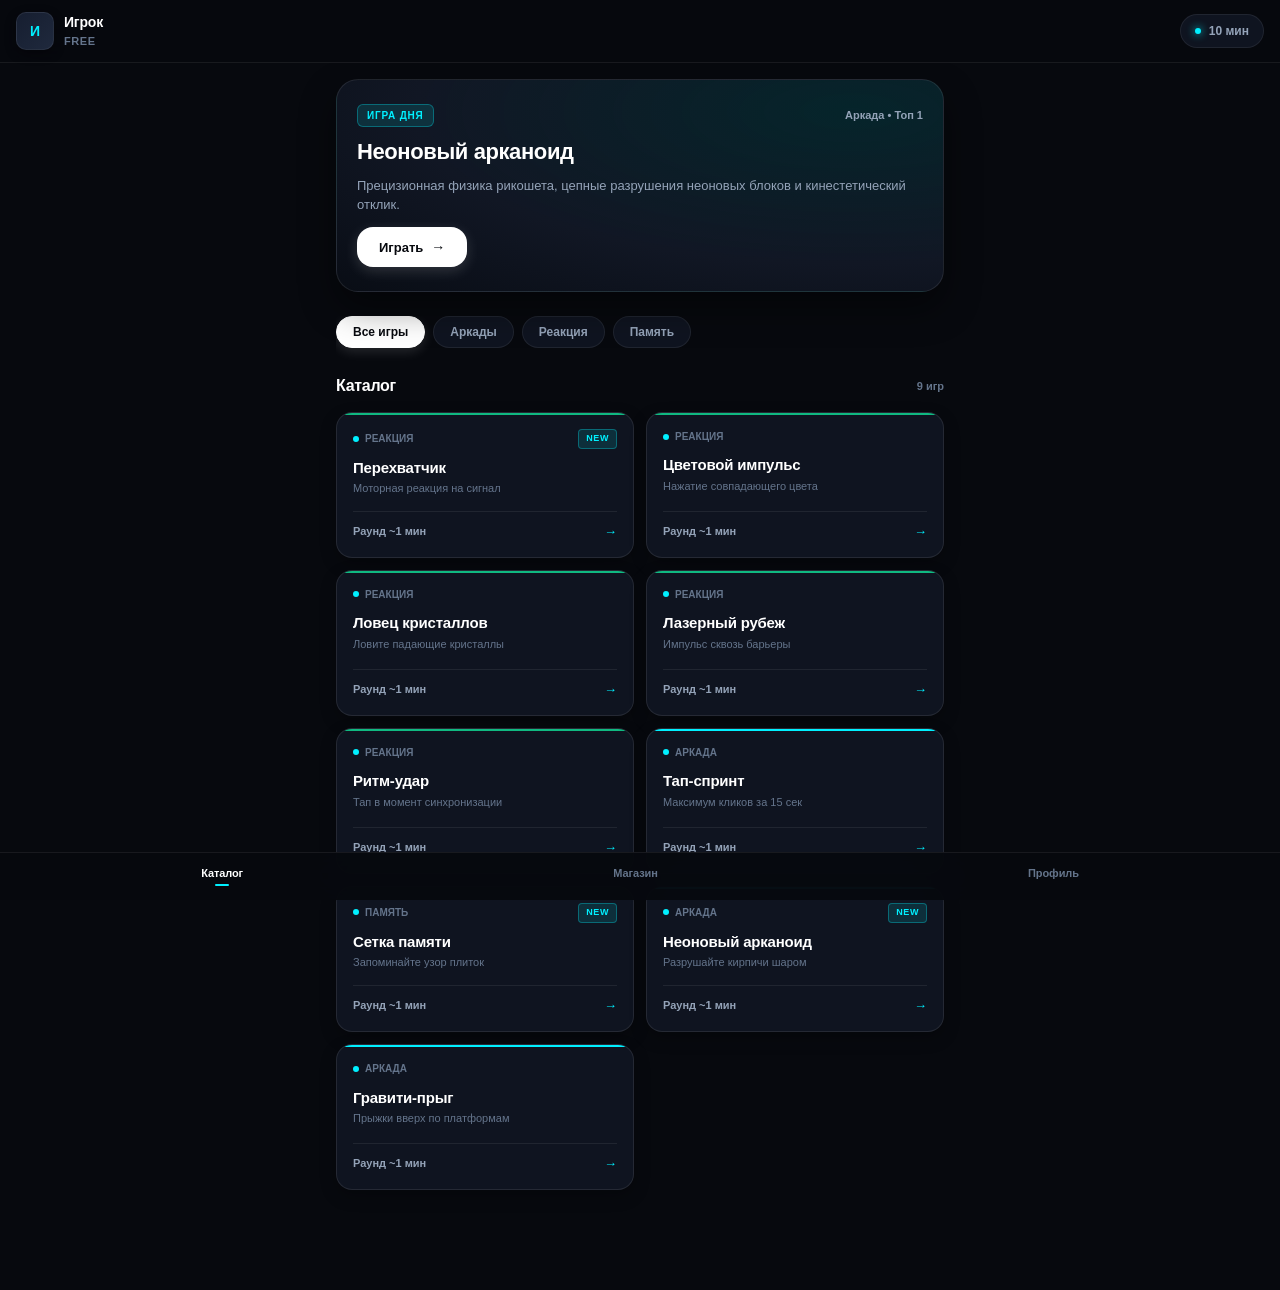
==== commit 0d9d34c6: "feat(hub): complete perfection overhaul (Store showcase, 7-day streak, native TG share, Haptic Engin" ====
--- a/index.html
+++ b/index.html
@@ -5,7 +5,7 @@
   <meta name="viewport" content="width=device-width, initial-scale=1.0, maximum-scale=1.0, user-scalable=no, viewport-fit=cover">
   <title>Arcade Platform</title>
   <script src="https://telegram.org/js/telegram-web-app.js"></script>
-  <link rel="stylesheet" href="./css/style.css?v=2.0">
+  <link rel="stylesheet" href="./css/style.css?v=3.0">
 </head>
 <body>
 
@@ -15,30 +15,33 @@
       <div class="user-badge" onclick="switchTab('profile')">
         <div id="userAvatarWrap" class="user-avatar-wrap">U</div>
         <div class="user-info">
-          <span id="userNameText" class="user-name">Player</span>
-          <span id="userTierText" class="user-status">Free Tier</span>
+          <span id="userNameText" class="user-name">Игрок</span>
+          <span id="userTierText" class="user-status">Free</span>
         </div>
       </div>
     </div>
     <div class="header-right">
-      <div id="minutesPill" class="pill-stat" onclick="showPaywall('Продление доступа к аркадам')">
-        <span class="dot-indicator"></span>
-        <span id="minutesValText">10.0 min</span>
+      <div id="minutesPill" class="pill-stat" onclick="switchTab('store')">
+        <span id="headerDotIndicator" class="dot-indicator"></span>
+        <span id="minutesValText">10.0 мин</span>
       </div>
     </div>
   </header>
 
-  <!-- View 1: Arcade Lobby (Каталог) -->
+  <!-- VIEW 1: LOBBY & SHOWCASE (Каталог) -->
   <main id="viewCatalog" class="view-container">
     
-    <!-- Hero Banner (Featured Game) -->
+    <!-- Hero Showcase (Featured Game) -->
     <div class="hero-card" onclick="launchFeaturedGame()">
-      <span class="hero-tag">Featured</span>
+      <div class="hero-tag-row">
+        <span class="hero-tag">Игра дня</span>
+        <span class="hero-stats">Аркада • Топ 1</span>
+      </div>
       <h2 class="hero-title">Неоновый арканоид</h2>
-      <p class="hero-desc">Прецизионная физика отражения, цепные разрушения и кинестетический отклик.</p>
+      <p class="hero-desc">Прецизионная физика рикошета, цепные разрушения неоновых блоков и кинестетический отклик.</p>
       <button class="hero-action-btn">
         <span>Играть</span>
-        <span style="font-weight: 700;">→</span>
+        <span style="font-size: 14px;">→</span>
       </button>
     </div>
 
@@ -51,49 +54,148 @@
     </div>
 
     <!-- Section Heading -->
-    <div style="display: flex; justify-content: space-between; align-items: center; margin-bottom: 12px;">
-      <h3 class="section-title" id="catalogueHeading">Каталог</h3>
-      <span id="gamesCountBadge" style="font-size: 11px; color: var(--text-tertiary); font-weight: 600;">9 игр</span>
-    </div>
-
-    <!-- Clean Cards Grid -->
+    <div class="section-header-row">
+      <h3 class="section-title">Каталог</h3>
+      <span id="gamesCountBadge" style="font-size: 11px; color: var(--text-tertiary); font-weight: 700;">9 игр</span>
+    </div>
+
+    <!-- Clean High-Density Cards Grid -->
     <div id="tilesGrid" class="games-grid"></div>
   </main>
 
-  <!-- View 2: Profile & Stats -->
+  <!-- VIEW 2: STORE (Полноценная витрина подписки и Stars) -->
+  <main id="viewStore" class="view-container" style="display: none;">
+    <div class="store-hero">
+      <h2 class="store-hero-title">Подписка Plus</h2>
+      <p class="store-hero-subtitle">Играйте без ограничений по времени и откройте доступ ко всем эксклюзивам платформы.</p>
+    </div>
+
+    <!-- Plans Cards -->
+    <div class="plan-card featured" onclick="buyPlan('plus_30d')">
+      <span class="plan-badge">Хит продаж</span>
+      <div>
+        <h4 class="plan-title">Plus на 30 дней</h4>
+        <p class="plan-desc">Безлимитный доступ без таймеров</p>
+      </div>
+      <div class="plan-price-wrap">
+        <span class="plan-price-stars">199 Stars</span>
+        <div class="plan-price-sub">Ежемесячно</div>
+      </div>
+    </div>
+
+    <div class="plan-card" onclick="buyPlan('plus_180d')">
+      <span class="plan-badge" style="background: var(--accent-gold); box-shadow: 0 4px 10px rgba(245, 158, 11, 0.4);">Выгода 40%</span>
+      <div>
+        <h4 class="plan-title">Plus на 180 дней</h4>
+        <p class="plan-desc">Полгода безлимитных сессий</p>
+      </div>
+      <div class="plan-price-wrap">
+        <span class="plan-price-stars">999 Stars</span>
+        <div class="plan-price-sub">За 6 месяцев</div>
+      </div>
+    </div>
+
+    <div style="font-size: 13px; font-weight: 700; color: #fff; margin: 24px 0 12px 0;">Пакеты минут</div>
+
+    <div class="plan-card" onclick="buyPlan('pack_120m')">
+      <div>
+        <h4 class="plan-title">+120 минут</h4>
+        <p class="plan-desc">Срок действия 7 дней</p>
+      </div>
+      <div class="plan-price-wrap">
+        <span class="plan-price-stars">79 Stars</span>
+      </div>
+    </div>
+
+    <div class="plan-card" onclick="buyPlan('pack_30m')">
+      <div>
+        <h4 class="plan-title">+30 минут</h4>
+        <p class="plan-desc">Срок действия 7 дней</p>
+      </div>
+      <div class="plan-price-wrap">
+        <span class="plan-price-stars">25 Stars</span>
+      </div>
+    </div>
+
+    <!-- Comparison Table -->
+    <div class="comparison-box">
+      <div style="font-size: 13px; font-weight: 700; color: #fff; margin-bottom: 8px;">Сравнение возможностей</div>
+      <div class="comp-row">
+        <span class="comp-label">Ежедневный лимит</span>
+        <span class="comp-val-free">10 минут</span>
+        <span class="comp-val-plus">Безлимит ∞</span>
+      </div>
+      <div class="comp-row">
+        <span class="comp-label">Доступ к каталогу</span>
+        <span class="comp-val-free">Базовый</span>
+        <span class="comp-val-plus">Все 30 игр</span>
+      </div>
+      <div class="comp-row">
+        <span class="comp-label">Офлайн-игра</span>
+        <span class="comp-val-free">Нет</span>
+        <span class="comp-val-plus">До 48 часов</span>
+      </div>
+    </div>
+  </main>
+
+  <!-- VIEW 3: PROFILE (Кабинет игрока) -->
   <main id="viewProfile" class="view-container" style="display: none;">
-    <h3 class="section-title" style="font-size: 20px; margin-bottom: 16px;">Профиль игрока</h3>
-
-    <div class="profile-stat-box">
+    <div class="profile-card-header">
+      <div id="profAvatarBig" class="profile-avatar-large">U</div>
       <div>
-        <div style="font-size: 11px; color: var(--text-tertiary); text-transform: uppercase;">Игровой баланс</div>
-        <div id="profBalanceVal" style="font-size: 18px; font-weight: 700; color: #fff; margin-top: 2px;">10.0 минут</div>
-      </div>
-      <button class="btn-primary" style="width: auto; padding: 8px 14px;" onclick="showPaywall('Пополнение баланса')">Пополнить</button>
-    </div>
-
-    <div class="profile-stat-box">
+        <h3 id="profNameTitle" style="font-size: 17px; font-weight: 800; color: #fff;">Игрок</h3>
+        <span id="profStatusLabel" style="font-size: 12px; font-weight: 600; color: var(--accent-cyan);">Free Tier</span>
+      </div>
+    </div>
+
+    <div class="stats-grid-row">
+      <div class="stat-tile">
+        <span class="stat-tile-label">Баланс минут</span>
+        <span id="profMinutesCount" class="stat-tile-val">10.0</span>
+      </div>
+      <div class="stat-tile">
+        <span class="stat-tile-label">Серия дней</span>
+        <span id="profStreakDays" class="stat-tile-val">1 день</span>
+      </div>
+    </div>
+
+    <!-- 7 Days Streak Calendar -->
+    <div class="streak-calendar">
+      <div style="display: flex; justify-content: space-between; align-items: center;">
+        <span style="font-size: 13px; font-weight: 700; color: #fff;">Ежедневная серия заходов</span>
+        <span style="font-size: 11px; font-weight: 600; color: var(--accent-emerald);">+1 мин/день</span>
+      </div>
+      <div class="streak-days-row">
+        <div class="day-circle completed">1</div>
+        <div class="day-circle active-today">2</div>
+        <div class="day-circle">3</div>
+        <div class="day-circle">4</div>
+        <div class="day-circle">5</div>
+        <div class="day-circle">6</div>
+        <div class="day-circle">7</div>
+      </div>
+    </div>
+
+    <!-- Referral Card with Native Sharing -->
+    <div class="plan-card" style="flex-direction: column; align-items: stretch; gap: 12px; cursor: default;">
       <div>
-        <div style="font-size: 11px; color: var(--text-tertiary); text-transform: uppercase;">Серия активности</div>
-        <div id="profStreakVal" style="font-size: 16px; font-weight: 600; color: #fff; margin-top: 2px;">1 день</div>
-      </div>
-      <span style="font-size: 12px; color: var(--accent-cyan); font-weight: 600;">+1 мин/день</span>
-    </div>
-
-    <div class="profile-stat-box" style="flex-direction: column; align-items: flex-start; gap: 10px;">
-      <div style="font-size: 11px; color: var(--text-tertiary); text-transform: uppercase;">Партнерская программа</div>
-      <div style="font-size: 13px; color: var(--text-secondary);">Приглашайте друзей и получайте до +10 минут ежедневно.</div>
-      <button class="btn-secondary" onclick="copyRefLink()">Скопировать ссылку приглашения</button>
+        <h4 class="plan-title">Пригласить друзей</h4>
+        <p class="plan-desc">Получайте +2 минуты за каждого активного друга каждый день.</p>
+      </div>
+      <div style="display: flex; gap: 8px;">
+        <button class="btn-primary" onclick="shareRefTelegram()">Отправить в Telegram</button>
+        <button class="btn-secondary" style="width: auto; padding: 13px 16px;" onclick="copyRefLink()" title="Скопировать ссылку">Копировать</button>
+      </div>
     </div>
   </main>
 
-  <!-- Bottom Minimalist Dock -->
+  <!-- BOTTOM DOCK NAVIGATION -->
   <nav class="bottom-dock-nav">
     <button id="dockCatalog" class="dock-tab active" onclick="switchTab('catalog')">
       <span class="dock-label">Каталог</span>
       <span class="dock-dot"></span>
     </button>
-    <button id="dockStore" class="dock-tab" onclick="showPaywall('Магазин подписки')">
+    <button id="dockStore" class="dock-tab" onclick="switchTab('store')">
       <span class="dock-label">Магазин</span>
       <span class="dock-dot"></span>
     </button>
@@ -103,10 +205,10 @@
     </button>
   </nav>
 
-  <!-- Seamless Game Player Screen -->
+  <!-- SEAMLESS FULLSCREEN GAME PLAYER -->
   <main id="viewGame" style="display: none;">
     <div class="in-game-top-bar">
-      <div style="display: flex; align-items: center; gap: 10px;">
+      <div style="display: flex; align-items: center; gap: 12px;">
         <button class="game-icon-btn" onclick="exitGameSafely()" title="Назад">✕</button>
         <span id="activeGameTitle" class="in-game-title">Игра</span>
       </div>
@@ -119,43 +221,27 @@
     </div>
   </main>
 
-  <!-- Modal: Pause -->
+  <!-- MODAL: PAUSE -->
   <div id="pauseModal" class="modal-overlay">
     <div class="modal-card">
       <h3 class="modal-title-text">Пауза</h3>
-      <p class="modal-desc-text">Сессия приостановлена. Минуты баланса не расходуются.</p>
+      <p class="modal-desc-text">Сессия приостановлена. Время баланса не расходуется.</p>
       <button class="btn-primary" onclick="resumeGameSafely()">Продолжить</button>
-      <button class="btn-secondary" onclick="exitGameFromPause()">Выйти в каталог</button>
+      <button class="btn-secondary" onclick="exitGameSafely()">Выйти в каталог</button>
     </div>
   </div>
 
-  <!-- Modal: Paywall / Store -->
-  <div id="paywallModal" class="modal-overlay">
-    <div class="modal-card">
-      <h3 class="modal-title-text">Подписка Plus</h3>
-      <p id="paywallSubText" class="modal-desc-text">Неограниченное игровое время и доступ ко всем аркадам.</p>
-      
-      <div style="display: flex; flex-direction: column; gap: 8px;">
-        <button class="btn-primary" onclick="buyPlan('plus_30d')">Plus на 30 дней — 199 Stars</button>
-        <button class="btn-secondary" onclick="buyPlan('pack_120m')">Пакет +120 минут — 79 Stars</button>
-        <button class="btn-secondary" onclick="buyPlan('pack_30m')">Пакет +30 минут — 25 Stars</button>
-      </div>
-
-      <button class="btn-secondary" style="border: none; margin-top: 4px;" onclick="closePaywall()">Закрыть</button>
-    </div>
-  </div>
-
-  <!-- Modal: Results -->
+  <!-- MODAL: RESULTS -->
   <div id="resultsModal" class="modal-overlay">
     <div class="modal-card" style="text-align: center;">
       <h3 class="modal-title-text">Раунд завершен</h3>
-      <p id="resultsScoreInfo" style="font-size: 20px; font-weight: 700; color: var(--accent-cyan); margin: 4px 0 12px 0;">0</p>
+      <p id="resultsScoreInfo" style="font-size: 24px; font-weight: 800; color: var(--accent-cyan); margin: 6px 0 14px 0;">0</p>
       <button class="btn-primary" onclick="restartCurrentGame()">Играть снова</button>
       <button class="btn-secondary" onclick="exitFromResults()">В каталог</button>
     </div>
   </div>
 
-  <!-- Scripts -->
+  <!-- SCRIPTS -->
   <script src="./js/audio.js"></script>
   <script src="./js/apps_data.js"></script>
   <script src="./js/api.js"></script>
@@ -173,20 +259,29 @@
     let activeApp = null;
     let currentTab = 'catalog';
 
-    // Telegram BackButton Lifecycle Controller
+    // Haptic feedback engine
+    function triggerHaptic(type = 'light') {
+      const haptic = window.Telegram?.WebApp?.HapticFeedback;
+      if (!haptic) return;
+      if (type === 'light') haptic.impactOccurred('light');
+      else if (type === 'medium') haptic.impactOccurred('medium');
+      else if (type === 'success') haptic.notificationOccurred('success');
+      else if (type === 'select') haptic.selectionChanged();
+    }
+
+    // Telegram BackButton lifecycle
     function setupTelegramBackButton() {
       const tg = window.Telegram?.WebApp;
-      if (!tg) return;
-
-      if (tg.BackButton) {
-        tg.BackButton.onClick(() => {
-          if (document.getElementById("viewGame").style.display === "flex" || document.getElementById("viewGame").style.display === "block") {
-            exitGameSafely();
-          } else if (currentTab !== 'catalog') {
-            switchTab('catalog');
-          }
-        });
-      }
+      if (!tg || !tg.BackButton) return;
+
+      tg.BackButton.onClick(() => {
+        const gameView = document.getElementById("viewGame");
+        if (gameView.style.display === "flex" || gameView.style.display === "block") {
+          exitGameSafely();
+        } else if (currentTab !== 'catalog') {
+          switchTab('catalog');
+        }
+      });
     }
 
     async function initPlatform() {
@@ -200,13 +295,13 @@
 
       setupTelegramBackButton();
 
-      // Render catalogue immediately from local list
+      // Immediately render local catalogue
       if (window.DEFAULT_APPS && window.DEFAULT_APPS.length > 0) {
         currentApps = window.DEFAULT_APPS;
         renderCleanTiles(currentApps);
       }
 
-      // Load remote data in background
+      // Synchronize in background
       try { await window.api.authenticate(); } catch (e) {}
       try { await loadProfile(); } catch (e) {}
     }
@@ -225,26 +320,40 @@
 
       readyApps.forEach(app => {
         const card = document.createElement("div");
-        card.className = "clean-game-card";
+        
+        let catClass = 'cat-arcade';
+        let catLabel = 'Аркада';
+        if (app.app_id.includes('reaction') || app.app_id.includes('tap') || app.app_id.includes('catch') || app.app_id.includes('laser') || app.app_id.includes('tempo')) {
+          catClass = 'cat-reaction';
+          catLabel = 'Реакция';
+        } else if (app.app_id.includes('matrix')) {
+          catClass = 'cat-memory';
+          catLabel = 'Память';
+        }
+
+        card.className = `game-card-premium ${catClass}`;
         card.onclick = () => launchGame(app);
 
         let badgeHtml = "";
         if (app.badge) {
-          badgeHtml = `<span class="card-badge-pill ${app.badge === 'NEW' ? 'badge-new' : 'badge-plus'}">${app.badge}</span>`;
+          badgeHtml = `<span class="badge-pill-clean badge-new">${app.badge}</span>`;
         }
 
         card.innerHTML = `
-          <div class="card-header-line">
-            <span class="card-category-indicator"></span>
+          <div class="card-top-line">
+            <div class="card-dot-badge">
+              <span class="card-indicator"></span>
+              <span>${catLabel}</span>
+            </div>
             ${badgeHtml}
           </div>
-          <div class="card-content-wrap">
-            <h4 class="card-title-text">${app.title}</h4>
-            <p class="card-subtext">${app.description || 'Аркадный раунд'}</p>
+          <div>
+            <h4 class="card-title-main">${app.title}</h4>
+            <p class="card-desc-muted">${app.description || 'Аркадный раунд'}</p>
           </div>
-          <div class="card-action-bar">
+          <div class="card-footer-stats">
             <span>Раунд ~1 мин</span>
-            <span class="card-arrow">→</span>
+            <span class="card-arrow-icon">→</span>
           </div>
         `;
         container.appendChild(card);
@@ -252,6 +361,7 @@
     }
 
     function filterCategory(cat, btn) {
+      triggerHaptic('select');
       if (window.snd) window.snd.playClick();
       document.querySelectorAll(".chip-btn").forEach(b => b.classList.remove("active"));
       if (btn) btn.classList.add("active");
@@ -274,18 +384,17 @@
 
     async function launchGame(app) {
       activeApp = app;
-      if (window.snd) window.snd.playClick();
-      if (window.Telegram?.WebApp?.HapticFeedback) {
-        window.Telegram.WebApp.HapticFeedback.impactOccurred('medium');
-      }
+      triggerHaptic('medium');
+      if (window.snd) window.snd.playClick();
 
       const ok = await window.sessionMgr.start(app.app_id, (err) => {
-        showPaywall(err);
+        switchTab('store');
         exitGameSafely();
       });
 
       if (ok) {
         document.getElementById("viewCatalog").style.display = "none";
+        document.getElementById("viewStore").style.display = "none";
         document.getElementById("viewProfile").style.display = "none";
         document.querySelector(".bottom-dock-nav").style.display = "none";
         document.querySelector(".app-header").style.display = "none";
@@ -294,7 +403,6 @@
         gameView.style.display = "flex";
         document.getElementById("activeGameTitle").textContent = app.title;
 
-        // Show native Telegram BackButton
         if (window.Telegram?.WebApp?.BackButton) {
           window.Telegram.WebApp.BackButton.show();
         }
@@ -308,13 +416,10 @@
     }
 
     async function exitGameSafely() {
-      if (window.snd) window.snd.playClick();
-      if (window.Telegram?.WebApp?.HapticFeedback) {
-        window.Telegram.WebApp.HapticFeedback.impactOccurred('light');
-      }
-
-      // Hide Telegram BackButton
-      if (window.Telegram?.WebApp?.BackButton) {
+      triggerHaptic('light');
+      if (window.snd) window.snd.playClick();
+
+      if (window.Telegram?.WebApp?.BackButton && currentTab === 'catalog') {
         window.Telegram.WebApp.BackButton.hide();
       }
 
@@ -331,10 +436,11 @@
 
       document.querySelector(".bottom-dock-nav").style.display = "flex";
       document.querySelector(".app-header").style.display = "flex";
-      switchTab('catalog');
+      switchTab(currentTab);
     }
 
     function togglePauseGame() {
+      triggerHaptic('light');
       if (window.snd) window.snd.playClick();
       window.sessionMgr.pause();
       if (activeGameObject && activeGameObject.pause) activeGameObject.pause();
@@ -342,16 +448,13 @@
     }
 
     function resumeGameSafely() {
+      triggerHaptic('light');
       if (window.snd) window.snd.playClick();
       document.getElementById("pauseModal").classList.remove("open");
       window.sessionMgr.resume();
       if (activeGameObject && activeGameObject.resume) activeGameObject.resume();
     }
 
-    function exitGameFromPause() {
-      exitGameSafely();
-    }
-
     function restartCurrentGame() {
       document.getElementById("resultsModal").classList.remove("open");
       if (activeApp) launchGame(activeApp);
@@ -363,14 +466,19 @@
     }
 
     function switchTab(tab) {
+      triggerHaptic('select');
       if (window.snd) window.snd.playClick();
       currentTab = tab;
 
       document.getElementById("dockCatalog").classList.toggle("active", tab === 'catalog');
+      document.getElementById("dockStore").classList.toggle("active", tab === 'store');
       document.getElementById("dockProfile").classList.toggle("active", tab === 'profile');
 
       document.getElementById("viewCatalog").style.display = tab === 'catalog' ? 'block' : 'none';
+      document.getElementById("viewStore").style.display = tab === 'store' ? 'block' : 'none';
       document.getElementById("viewProfile").style.display = tab === 'profile' ? 'block' : 'none';
+
+      window.scrollTo(0, 0);
 
       if (window.Telegram?.WebApp?.BackButton) {
         if (tab !== 'catalog') {
@@ -385,40 +493,60 @@
       try {
         const prof = await window.api.getProfile();
         currentProfile = prof;
-        document.getElementById("userNameText").textContent = prof.user.first_name || "Player";
-        document.getElementById("userAvatarWrap").textContent = (prof.user.first_name || "P")[0].toUpperCase();
-        document.getElementById("userTierText").textContent = prof.user.status === 'plus' ? 'Plus Member' : 'Free Tier';
         
-        const remMin = prof.minutes.is_plus ? 'Plus ∞' : `${prof.minutes.remaining_minutes} min`;
+        const isPlus = prof.user.status === 'plus' || prof.minutes.is_plus;
+        document.getElementById("userNameText").textContent = prof.user.first_name || "Игрок";
+        document.getElementById("profNameTitle").textContent = prof.user.first_name || "Игрок";
+        document.getElementById("userAvatarWrap").textContent = (prof.user.first_name || "И")[0].toUpperCase();
+        document.getElementById("profAvatarBig").textContent = (prof.user.first_name || "И")[0].toUpperCase();
+
+        document.getElementById("userTierText").textContent = isPlus ? 'Plus Member' : 'Free';
+        document.getElementById("profStatusLabel").textContent = isPlus ? 'Plus Member (Безлимит)' : 'Free Tier';
+        
+        const remMin = isPlus ? 'Plus ∞' : `${prof.minutes.remaining_minutes} мин`;
         document.getElementById("minutesValText").textContent = remMin;
-        document.getElementById("profBalanceVal").textContent = remMin;
-        document.getElementById("profStreakVal").textContent = `${prof.minutes.streak_days || 1} день`;
+        document.getElementById("profMinutesCount").textContent = remMin;
+        document.getElementById("profStreakDays").textContent = `${prof.minutes.streak_days || 1} день`;
+
+        const pill = document.getElementById("minutesPill");
+        const dot = document.getElementById("headerDotIndicator");
+        if (isPlus) {
+          pill.classList.add("plus-active");
+          dot.classList.add("plus");
+        } else {
+          pill.classList.remove("plus-active");
+          dot.classList.remove("plus");
+        }
       } catch (e) {}
     }
 
-    function showPaywall(reason) {
-      if (reason) document.getElementById("paywallSubText").textContent = reason;
-      document.getElementById("paywallModal").classList.add("open");
-    }
-
-    function closePaywall() {
-      if (window.snd) window.snd.playClick();
-      document.getElementById("paywallModal").classList.remove("open");
-    }
-
     async function buyPlan(key) {
+      triggerHaptic('medium');
       if (window.snd) window.snd.playClick();
       const res = await window.api.buyStarsProduct(key);
-      alert(res.message || "Инвойс Stars сформирован");
-      closePaywall();
+      if (res.status === 'ok') {
+        triggerHaptic('success');
+      }
       await loadProfile();
     }
 
+    function shareRefTelegram() {
+      triggerHaptic('light');
+      const link = currentProfile?.referrals?.referral_link || "https://t.me/minigame2_bot";
+      const text = encodeURIComponent("Заходи в аркады и играй без рекламы! Вот твоя ссылка:");
+      const shareUrl = `https://t.me/share/url?url=${encodeURIComponent(link)}&text=${text}`;
+      if (window.Telegram?.WebApp?.openTelegramLink) {
+        window.Telegram.WebApp.openTelegramLink(shareUrl);
+      } else {
+        window.open(shareUrl, '_blank');
+      }
+    }
+
     function copyRefLink() {
-      if (window.snd) window.snd.playClick();
+      triggerHaptic('success');
       const link = currentProfile?.referrals?.referral_link || "https://t.me/minigame2_bot";
       navigator.clipboard.writeText(link);
-      alert("Ссылка приглашения скопирована в буфер обмена.");
+      alert("Ссылка скопирована в буфер обмена.");
     }
 
     window.onload = initPlatform;
--- a/css/style.css
+++ b/css/style.css
@@ -1,33 +1,44 @@
 /* ==========================================================================
-   MINIMALIST ARCADE LOBBY (Roblox / Apple Arcade Inspired)
-   Pure Dark Aesthetic, Zero Emojis, Precision Typography, 60fps Transitions
+   PERFECT MINIMALIST ARCADE PLATFORM (Apple Arcade & Roblox Inspired)
+   Pure Dark Slate, Precision Geometry, 60fps Hardware Acceleration, Haptic Driven
    ========================================================================== */
 
 :root {
   --bg-main: #07090e;
-  --bg-surface: #0f141f;
-  --bg-surface-elevated: #161c2a;
-  --border-subtle: rgba(255, 255, 255, 0.06);
-  --border-focus: rgba(0, 240, 255, 0.35);
+  --bg-surface: #0f1420;
+  --bg-surface-elevated: #161e30;
+  --bg-card: rgba(18, 24, 38, 0.7);
+
+  --border-subtle: rgba(255, 255, 255, 0.07);
+  --border-card: rgba(255, 255, 255, 0.09);
+  --border-active: rgba(0, 240, 255, 0.5);
 
   --text-primary: #ffffff;
   --text-secondary: #94a3b8;
   --text-tertiary: #64748b;
 
   --accent-cyan: #00f0ff;
+  --accent-cyan-glow: rgba(0, 240, 255, 0.15);
   --accent-violet: #8b5cf6;
+  --accent-violet-glow: rgba(139, 92, 246, 0.18);
+  --accent-gold: #f59e0b;
+  --accent-gold-glow: rgba(245, 158, 11, 0.18);
   --accent-emerald: #10b981;
-  --accent-amber: #f59e0b;
   --accent-rose: #f43f5e;
 
-  --font-sans: -apple-system, BlinkMacSystemFont, "SF Pro Display", "Segoe UI", Roboto, sans-serif;
-  --radius-sm: 8px;
-  --radius-md: 14px;
-  --radius-lg: 20px;
+  --font-sans: -apple-system, BlinkMacSystemFont, "SF Pro Display", "SF Pro Text", "Segoe UI", Roboto, Helvetica, sans-serif;
+  
+  --radius-xs: 6px;
+  --radius-sm: 10px;
+  --radius-md: 16px;
+  --radius-lg: 22px;
   --radius-pill: 9999px;
 
   --safe-top: env(safe-area-inset-top, 0px);
   --safe-bottom: env(safe-area-inset-bottom, 16px);
+
+  --transition-spring: 0.28s cubic-bezier(0.175, 0.885, 0.32, 1.15);
+  --transition-smooth: 0.2s cubic-bezier(0.16, 1, 0.3, 1);
 }
 
 * {
@@ -47,43 +58,40 @@
   user-select: none;
   -webkit-user-select: none;
   overflow-x: hidden;
-  padding-bottom: calc(76px + var(--safe-bottom));
-}
-
-/* ==========================================================================
-   HEADER BAR
+  padding-bottom: calc(84px + var(--safe-bottom));
+  min-height: 100vh;
+}
+
+/* ==========================================================================
+   APP HEADER
    ========================================================================== */
 .app-header {
   position: sticky;
   top: 0;
-  z-index: 40;
+  z-index: 50;
   display: flex;
   align-items: center;
   justify-content: space-between;
   padding: calc(12px + var(--safe-top)) 16px 12px 16px;
-  background: rgba(7, 9, 14, 0.85);
-  backdrop-filter: blur(16px);
-  -webkit-backdrop-filter: blur(16px);
+  background: rgba(7, 9, 14, 0.88);
+  backdrop-filter: blur(20px);
+  -webkit-backdrop-filter: blur(20px);
   border-bottom: 1px solid var(--border-subtle);
-}
-
-.header-left {
-  display: flex;
-  align-items: center;
-  gap: 12px;
+  transform: translateZ(0);
 }
 
 .user-badge {
   display: flex;
   align-items: center;
   gap: 10px;
+  cursor: pointer;
 }
 
 .user-avatar-wrap {
-  width: 36px;
-  height: 36px;
+  width: 38px;
+  height: 38px;
   border-radius: var(--radius-sm);
-  background: linear-gradient(135deg, var(--bg-surface-elevated), #1e2638);
+  background: linear-gradient(135deg, var(--bg-surface-elevated), #1f293d);
   border: 1px solid var(--border-subtle);
   display: flex;
   align-items: center;
@@ -91,6 +99,7 @@
   font-weight: 700;
   font-size: 14px;
   color: var(--accent-cyan);
+  box-shadow: 0 4px 12px rgba(0, 0, 0, 0.3);
 }
 
 .user-info {
@@ -99,7 +108,7 @@
 }
 
 .user-name {
-  font-size: 13px;
+  font-size: 14px;
   font-weight: 600;
   color: var(--text-primary);
   letter-spacing: -0.2px;
@@ -107,23 +116,17 @@
 
 .user-status {
   font-size: 11px;
-  font-weight: 500;
+  font-weight: 600;
   color: var(--text-tertiary);
   text-transform: uppercase;
-  letter-spacing: 0.5px;
-}
-
-.header-right {
+  letter-spacing: 0.6px;
+}
+
+.pill-stat {
   display: flex;
   align-items: center;
   gap: 8px;
-}
-
-.pill-stat {
-  display: flex;
-  align-items: center;
-  gap: 6px;
-  padding: 6px 12px;
+  padding: 7px 14px;
   background: var(--bg-surface);
   border: 1px solid var(--border-subtle);
   border-radius: var(--radius-pill);
@@ -131,18 +134,18 @@
   font-weight: 600;
   color: var(--text-secondary);
   cursor: pointer;
-  transition: all 0.2s ease;
+  transition: var(--transition-smooth);
 }
 
 .pill-stat:active {
-  transform: scale(0.97);
-  border-color: var(--border-focus);
-}
-
-.pill-stat.plus {
-  background: rgba(139, 92, 246, 0.1);
-  border-color: rgba(139, 92, 246, 0.3);
-  color: #c4b5fd;
+  transform: scale(0.96);
+  border-color: var(--border-active);
+}
+
+.pill-stat.plus-active {
+  background: rgba(139, 92, 246, 0.12);
+  border-color: rgba(139, 92, 246, 0.4);
+  color: #d8b4fe;
 }
 
 .dot-indicator {
@@ -150,41 +153,67 @@
   height: 6px;
   border-radius: 50%;
   background: var(--accent-cyan);
-}
-
-/* ==========================================================================
-   VIEWS CONTAINER
+  box-shadow: 0 0 8px var(--accent-cyan);
+}
+
+.dot-indicator.plus {
+  background: var(--accent-violet);
+  box-shadow: 0 0 8px var(--accent-violet);
+}
+
+/* ==========================================================================
+   VIEW CONTAINER & SCREEN SWITCHING
    ========================================================================== */
 .view-container {
   width: 100%;
-  max-width: 600px;
+  max-width: 640px;
   margin: 0 auto;
   padding: 16px;
-}
-
-/* ==========================================================================
-   FEATURED HERO CARD
+  animation: fadeInView 0.25s ease-out;
+}
+
+@keyframes fadeInView {
+  from { opacity: 0; transform: translateY(6px); }
+  to { opacity: 1; transform: translateY(0); }
+}
+
+/* ==========================================================================
+   HERO SHOWCASE (Featured Game)
    ========================================================================== */
 .hero-card {
   position: relative;
   width: 100%;
   border-radius: var(--radius-lg);
   overflow: hidden;
-  background: linear-gradient(145deg, #121826, #090d15);
-  border: 1px solid var(--border-subtle);
-  padding: 22px 20px;
+  background: radial-gradient(120% 120% at 85% 15%, rgba(0, 240, 255, 0.12) 0%, rgba(18, 24, 38, 0.95) 60%, rgba(9, 13, 21, 1) 100%);
+  border: 1px solid var(--border-card);
+  padding: 24px 20px;
   margin-bottom: 24px;
   display: flex;
   flex-direction: column;
-  gap: 14px;
+  gap: 12px;
+  box-shadow: 0 16px 36px rgba(0, 0, 0, 0.45);
+  cursor: pointer;
+  transition: var(--transition-smooth);
+  transform: translateZ(0);
+}
+
+.hero-card:active {
+  transform: scale(0.98);
+  border-color: var(--border-active);
+}
+
+.hero-tag-row {
+  display: flex;
+  align-items: center;
+  justify-content: space-between;
 }
 
 .hero-tag {
-  align-self: flex-start;
-  padding: 3px 8px;
+  padding: 3px 9px;
   background: rgba(0, 240, 255, 0.12);
   border: 1px solid rgba(0, 240, 255, 0.3);
-  border-radius: 6px;
+  border-radius: var(--radius-xs);
   font-size: 10px;
   font-weight: 700;
   text-transform: uppercase;
@@ -192,18 +221,24 @@
   color: var(--accent-cyan);
 }
 
+.hero-stats {
+  font-size: 11px;
+  font-weight: 600;
+  color: var(--text-secondary);
+}
+
 .hero-title {
-  font-size: 20px;
-  font-weight: 700;
+  font-size: 22px;
+  font-weight: 800;
   letter-spacing: -0.4px;
   color: #fff;
-  line-height: 1.25;
+  line-height: 1.2;
 }
 
 .hero-desc {
   font-size: 13px;
   color: var(--text-secondary);
-  line-height: 1.4;
+  line-height: 1.45;
 }
 
 .hero-action-btn {
@@ -211,25 +246,26 @@
   align-items: center;
   justify-content: center;
   gap: 8px;
-  padding: 11px 20px;
+  padding: 12px 22px;
   background: #ffffff;
   color: #07090e;
   border: none;
   border-radius: var(--radius-md);
   font-size: 13px;
-  font-weight: 600;
-  cursor: pointer;
-  transition: all 0.2s ease;
+  font-weight: 700;
+  cursor: pointer;
   width: fit-content;
+  box-shadow: 0 4px 14px rgba(255, 255, 255, 0.15);
+  transition: var(--transition-smooth);
 }
 
 .hero-action-btn:active {
-  transform: scale(0.96);
+  transform: scale(0.95);
   background: #e2e8f0;
 }
 
 /* ==========================================================================
-   CATEGORIES CHIPS BAR
+   CATEGORY CHIPS
    ========================================================================== */
 .categories-bar {
   display: flex;
@@ -246,38 +282,44 @@
 }
 
 .chip-btn {
-  padding: 7px 14px;
+  padding: 8px 16px;
   background: var(--bg-surface);
   border: 1px solid var(--border-subtle);
   border-radius: var(--radius-pill);
   color: var(--text-secondary);
   font-size: 12px;
   font-weight: 600;
-  letter-spacing: -0.1px;
   white-space: nowrap;
   cursor: pointer;
-  transition: all 0.2s ease;
+  transition: var(--transition-smooth);
 }
 
 .chip-btn.active {
-  background: var(--text-primary);
-  color: var(--bg-main);
-  border-color: var(--text-primary);
+  background: #ffffff;
+  color: #07090e;
+  border-color: #ffffff;
+  box-shadow: 0 4px 12px rgba(255, 255, 255, 0.12);
 }
 
 .chip-btn:active {
-  transform: scale(0.96);
-}
-
-/* ==========================================================================
-   GAMES GRID & CLEAN CARDS
-   ========================================================================== */
+  transform: scale(0.95);
+}
+
+/* ==========================================================================
+   GAMES GRID & HIGH-DENSITY CARDS
+   ========================================================================== */
+.section-header-row {
+  display: flex;
+  align-items: center;
+  justify-content: space-between;
+  margin-bottom: 14px;
+}
+
 .section-title {
-  font-size: 15px;
+  font-size: 16px;
   font-weight: 700;
   letter-spacing: -0.3px;
   color: var(--text-primary);
-  margin-bottom: 14px;
 }
 
 .games-grid {
@@ -286,81 +328,99 @@
   gap: 12px;
 }
 
-.clean-game-card {
+.game-card-premium {
   position: relative;
   background: var(--bg-surface);
-  border: 1px solid var(--border-subtle);
+  border: 1px solid var(--border-card);
   border-radius: var(--radius-md);
   padding: 16px;
   display: flex;
   flex-direction: column;
   justify-content: space-between;
-  min-height: 138px;
-  cursor: pointer;
-  transition: all 0.2s cubic-bezier(0.16, 1, 0.3, 1);
-}
-
-.clean-game-card:active {
+  min-height: 146px;
+  cursor: pointer;
+  overflow: hidden;
+  transition: var(--transition-smooth);
+  box-shadow: 0 6px 16px rgba(0, 0, 0, 0.25);
+  transform: translateZ(0);
+}
+
+.game-card-premium::before {
+  content: "";
+  position: absolute;
+  top: 0;
+  left: 0;
+  right: 0;
+  height: 2px;
+  background: transparent;
+  transition: background 0.2s ease;
+}
+
+.game-card-premium.cat-arcade::before { background: var(--accent-cyan); }
+.game-card-premium.cat-reaction::before { background: var(--accent-emerald); }
+.game-card-premium.cat-memory::before { background: var(--accent-amber); }
+
+.game-card-premium:active {
   transform: scale(0.97);
   background: var(--bg-surface-elevated);
-  border-color: var(--border-focus);
-}
-
-.card-header-line {
-  display: flex;
-  align-items: center;
-  justify-content: space-between;
-  margin-bottom: 12px;
-}
-
-.card-category-indicator {
-  width: 8px;
-  height: 8px;
-  border-radius: 2px;
+  border-color: var(--border-active);
+}
+
+.card-top-line {
+  display: flex;
+  align-items: center;
+  justify-content: space-between;
+  margin-bottom: 10px;
+}
+
+.card-dot-badge {
+  display: flex;
+  align-items: center;
+  gap: 6px;
+  font-size: 10px;
+  font-weight: 600;
+  color: var(--text-tertiary);
+  text-transform: uppercase;
+}
+
+.card-indicator {
+  width: 6px;
+  height: 6px;
+  border-radius: 50%;
   background: var(--accent-cyan);
 }
 
-.card-badge-pill {
+.badge-pill-clean {
   padding: 2px 7px;
   border-radius: 4px;
   font-size: 9px;
   font-weight: 700;
-  letter-spacing: 0.5px;
+  letter-spacing: 0.6px;
   text-transform: uppercase;
 }
 
 .badge-new {
   background: rgba(0, 240, 255, 0.12);
   color: var(--accent-cyan);
-  border: 1px solid rgba(0, 240, 255, 0.25);
-}
-
-.badge-plus {
-  background: rgba(139, 92, 246, 0.12);
-  color: #c4b5fd;
-  border: 1px solid rgba(139, 92, 246, 0.25);
-}
-
-.card-content-wrap {
-  flex: 1;
-}
-
-.card-title-text {
-  font-size: 14px;
-  font-weight: 600;
+  border: 1px solid rgba(0, 240, 255, 0.3);
+}
+
+.card-title-main {
+  font-size: 15px;
+  font-weight: 700;
   color: #fff;
   letter-spacing: -0.2px;
+  line-height: 1.25;
   margin-bottom: 4px;
-  line-height: 1.3;
-}
-
-.card-subtext {
+}
+
+.card-desc-muted {
   font-size: 11px;
   color: var(--text-tertiary);
-  line-height: 1.35;
-}
-
-.card-action-bar {
+  line-height: 1.4;
+}
+
+.card-footer-stats {
   display: flex;
   align-items: center;
   justify-content: space-between;
@@ -368,46 +428,283 @@
   padding-top: 10px;
   border-top: 1px solid var(--border-subtle);
   font-size: 11px;
+  font-weight: 600;
+  color: var(--text-secondary);
+}
+
+.card-arrow-icon {
+  font-size: 13px;
+  font-weight: 700;
+  color: var(--accent-cyan);
+}
+
+/* ==========================================================================
+   VIEW: STORE & SUBSCRIPTION (Полноценный экран витрины)
+   ========================================================================== */
+.store-hero {
+  border-radius: var(--radius-lg);
+  background: radial-gradient(130% 120% at 50% 0%, rgba(139, 92, 246, 0.22) 0%, rgba(18, 24, 38, 0.95) 70%, rgba(7, 9, 14, 1) 100%);
+  border: 1px solid rgba(139, 92, 246, 0.3);
+  padding: 24px 20px;
+  text-align: center;
+  margin-bottom: 24px;
+  box-shadow: 0 16px 36px rgba(139, 92, 246, 0.15);
+}
+
+.store-hero-title {
+  font-size: 24px;
+  font-weight: 800;
+  color: #fff;
+  letter-spacing: -0.4px;
+  margin-bottom: 6px;
+}
+
+.store-hero-subtitle {
+  font-size: 13px;
+  color: var(--text-secondary);
+  line-height: 1.45;
+  max-width: 320px;
+  margin: 0 auto;
+}
+
+.plan-card {
+  position: relative;
+  background: var(--bg-surface);
+  border: 1px solid var(--border-card);
+  border-radius: var(--radius-lg);
+  padding: 20px;
+  margin-bottom: 14px;
+  display: flex;
+  align-items: center;
+  justify-content: space-between;
+  cursor: pointer;
+  transition: var(--transition-smooth);
+}
+
+.plan-card:active {
+  transform: scale(0.98);
+  border-color: var(--border-active);
+}
+
+.plan-card.featured {
+  background: linear-gradient(145deg, rgba(139, 92, 246, 0.12), rgba(18, 24, 38, 0.9));
+  border-color: rgba(139, 92, 246, 0.45);
+  box-shadow: 0 10px 24px rgba(139, 92, 246, 0.15);
+}
+
+.plan-badge {
+  position: absolute;
+  top: -10px;
+  right: 18px;
+  padding: 3px 9px;
+  border-radius: var(--radius-xs);
+  font-size: 9px;
+  font-weight: 700;
+  text-transform: uppercase;
+  letter-spacing: 0.6px;
+  background: var(--accent-violet);
+  color: #fff;
+  box-shadow: 0 4px 10px rgba(139, 92, 246, 0.4);
+}
+
+.plan-title {
+  font-size: 16px;
+  font-weight: 700;
+  color: #fff;
+  margin-bottom: 2px;
+}
+
+.plan-desc {
+  font-size: 12px;
+  color: var(--text-secondary);
+}
+
+.plan-price-wrap {
+  text-align: right;
+}
+
+.plan-price-stars {
+  font-size: 16px;
+  font-weight: 800;
+  color: var(--accent-cyan);
+}
+
+.plan-price-sub {
+  font-size: 10px;
+  font-weight: 600;
+  color: var(--text-tertiary);
+  text-transform: uppercase;
+}
+
+/* Feature comparison table */
+.comparison-box {
+  background: var(--bg-surface);
+  border: 1px solid var(--border-card);
+  border-radius: var(--radius-md);
+  padding: 16px;
+  margin-top: 24px;
+}
+
+.comp-row {
+  display: flex;
+  align-items: center;
+  justify-content: space-between;
+  padding: 10px 0;
+  border-bottom: 1px solid var(--border-subtle);
+  font-size: 12px;
+}
+
+.comp-row:last-child {
+  border-bottom: none;
+}
+
+.comp-label {
+  color: var(--text-secondary);
   font-weight: 500;
-  color: var(--text-secondary);
-}
-
-.card-arrow {
+}
+
+.comp-val-free {
+  color: var(--text-tertiary);
+  font-weight: 600;
+}
+
+.comp-val-plus {
   color: var(--accent-cyan);
-  font-size: 12px;
-  font-weight: 700;
-}
-
-/* ==========================================================================
-   BOTTOM DOCK NAVIGATION
+  font-weight: 700;
+}
+
+/* ==========================================================================
+   VIEW: PROFILE & PROGRESSION
+   ========================================================================== */
+.profile-card-header {
+  background: var(--bg-surface);
+  border: 1px solid var(--border-card);
+  border-radius: var(--radius-lg);
+  padding: 20px;
+  display: flex;
+  align-items: center;
+  gap: 16px;
+  margin-bottom: 16px;
+}
+
+.profile-avatar-large {
+  width: 54px;
+  height: 54px;
+  border-radius: var(--radius-md);
+  background: linear-gradient(135deg, var(--bg-surface-elevated), #26334d);
+  border: 1px solid var(--border-subtle);
+  display: flex;
+  align-items: center;
+  justify-content: center;
+  font-size: 20px;
+  font-weight: 800;
+  color: var(--accent-cyan);
+}
+
+.stats-grid-row {
+  display: grid;
+  grid-template-columns: repeat(2, 1fr);
+  gap: 12px;
+  margin-bottom: 16px;
+}
+
+.stat-tile {
+  background: var(--bg-surface);
+  border: 1px solid var(--border-card);
+  border-radius: var(--radius-md);
+  padding: 16px;
+  display: flex;
+  flex-direction: column;
+  gap: 4px;
+}
+
+.stat-tile-label {
+  font-size: 11px;
+  font-weight: 600;
+  color: var(--text-tertiary);
+  text-transform: uppercase;
+}
+
+.stat-tile-val {
+  font-size: 18px;
+  font-weight: 800;
+  color: #fff;
+}
+
+/* Streak 7-day row */
+.streak-calendar {
+  background: var(--bg-surface);
+  border: 1px solid var(--border-card);
+  border-radius: var(--radius-md);
+  padding: 18px;
+  margin-bottom: 16px;
+}
+
+.streak-days-row {
+  display: flex;
+  align-items: center;
+  justify-content: space-between;
+  margin-top: 14px;
+}
+
+.day-circle {
+  width: 34px;
+  height: 34px;
+  border-radius: 50%;
+  background: var(--bg-surface-elevated);
+  border: 1px solid var(--border-subtle);
+  display: flex;
+  align-items: center;
+  justify-content: center;
+  font-size: 11px;
+  font-weight: 700;
+  color: var(--text-tertiary);
+}
+
+.day-circle.completed {
+  background: rgba(16, 185, 129, 0.15);
+  border-color: rgba(16, 185, 129, 0.4);
+  color: var(--accent-emerald);
+}
+
+.day-circle.active-today {
+  background: #ffffff;
+  color: #07090e;
+  border-color: #ffffff;
+  box-shadow: 0 0 12px rgba(255, 255, 255, 0.4);
+}
+
+/* ==========================================================================
+   BOTTOM DOCK (Minimalist & Haptic Ready)
    ========================================================================== */
 .bottom-dock-nav {
   position: fixed;
   bottom: 0;
   left: 0;
   right: 0;
-  z-index: 50;
-  background: rgba(7, 9, 14, 0.92);
-  backdrop-filter: blur(20px);
-  -webkit-backdrop-filter: blur(20px);
+  z-index: 60;
+  background: rgba(7, 9, 14, 0.94);
+  backdrop-filter: blur(24px);
+  -webkit-backdrop-filter: blur(24px);
   border-top: 1px solid var(--border-subtle);
   padding: 8px 16px calc(8px + var(--safe-bottom)) 16px;
   display: flex;
   align-items: center;
   justify-content: space-around;
+  transform: translateZ(0);
 }
 
 .dock-tab {
   display: flex;
   flex-direction: column;
   align-items: center;
-  gap: 4px;
-  padding: 6px 16px;
+  gap: 5px;
+  padding: 6px 18px;
   background: none;
   border: none;
   color: var(--text-tertiary);
   cursor: pointer;
-  transition: all 0.2s ease;
+  transition: var(--transition-smooth);
 }
 
 .dock-tab.active {
@@ -422,7 +719,7 @@
 
 .dock-label {
   font-size: 11px;
-  font-weight: 600;
+  font-weight: 700;
   letter-spacing: -0.1px;
 }
 
@@ -432,11 +729,11 @@
   border-radius: var(--radius-pill);
   background: transparent;
   opacity: 0;
-  transition: all 0.2s ease;
-}
-
-/* ==========================================================================
-   GAME PLAYER SCREEN (Seamless Fullscreen with native BackButton)
+  transition: var(--transition-smooth);
+}
+
+/* ==========================================================================
+   GAME PLAYER SCREEN
    ========================================================================== */
 #viewGame {
   position: fixed;
@@ -445,6 +742,7 @@
   background: #000000;
   display: none;
   flex-direction: column;
+  transform: translateZ(0);
 }
 
 .in-game-top-bar {
@@ -461,8 +759,8 @@
 }
 
 .in-game-title {
-  font-size: 13px;
-  font-weight: 600;
+  font-size: 14px;
+  font-weight: 700;
   color: #fff;
   letter-spacing: -0.2px;
 }
@@ -474,8 +772,8 @@
 }
 
 .game-icon-btn {
-  width: 34px;
-  height: 34px;
+  width: 36px;
+  height: 36px;
   border-radius: 50%;
   background: rgba(255, 255, 255, 0.1);
   border: 1px solid rgba(255, 255, 255, 0.12);
@@ -484,14 +782,14 @@
   align-items: center;
   justify-content: center;
   font-size: 13px;
-  font-weight: 600;
-  cursor: pointer;
-  backdrop-filter: blur(8px);
+  font-weight: 700;
+  cursor: pointer;
+  backdrop-filter: blur(10px);
 }
 
 .game-icon-btn:active {
   transform: scale(0.92);
-  background: rgba(255, 255, 255, 0.2);
+  background: rgba(255, 255, 255, 0.22);
 }
 
 .canvas-viewport {
@@ -503,15 +801,15 @@
 }
 
 /* ==========================================================================
-   MINIMALIST MODALS & OVERLAYS
+   MODALS
    ========================================================================== */
 .modal-overlay {
   position: fixed;
   inset: 0;
   z-index: 200;
-  background: rgba(0, 0, 0, 0.75);
-  backdrop-filter: blur(12px);
-  -webkit-backdrop-filter: blur(12px);
+  background: rgba(0, 0, 0, 0.78);
+  backdrop-filter: blur(16px);
+  -webkit-backdrop-filter: blur(16px);
   display: none;
   align-items: center;
   justify-content: center;
@@ -526,20 +824,20 @@
   width: 100%;
   max-width: 360px;
   background: var(--bg-surface);
-  border: 1px solid var(--border-subtle);
+  border: 1px solid var(--border-card);
   border-radius: var(--radius-lg);
   padding: 24px;
   display: flex;
   flex-direction: column;
-  gap: 16px;
-  box-shadow: 0 20px 40px rgba(0, 0, 0, 0.5);
+  gap: 14px;
+  box-shadow: 0 24px 48px rgba(0, 0, 0, 0.6);
 }
 
 .modal-title-text {
   font-size: 18px;
   font-weight: 700;
+  color: #fff;
   letter-spacing: -0.3px;
-  color: #fff;
 }
 
 .modal-desc-text {
@@ -550,15 +848,15 @@
 
 .btn-primary {
   width: 100%;
-  padding: 12px;
+  padding: 13px;
   background: #ffffff;
   color: #07090e;
   border: none;
   border-radius: var(--radius-md);
   font-size: 13px;
-  font-weight: 600;
-  cursor: pointer;
-  transition: all 0.2s ease;
+  font-weight: 700;
+  cursor: pointer;
+  transition: var(--transition-smooth);
 }
 
 .btn-primary:active {
@@ -568,7 +866,7 @@
 
 .btn-secondary {
   width: 100%;
-  padding: 12px;
+  padding: 13px;
   background: var(--bg-surface-elevated);
   color: var(--text-secondary);
   border: 1px solid var(--border-subtle);
@@ -576,22 +874,10 @@
   font-size: 13px;
   font-weight: 600;
   cursor: pointer;
-  transition: all 0.2s ease;
+  transition: var(--transition-smooth);
 }
 
 .btn-secondary:active {
   transform: scale(0.97);
   color: #fff;
 }
-
-/* Profile styles */
-.profile-stat-box {
-  background: var(--bg-surface);
-  border: 1px solid var(--border-subtle);
-  border-radius: var(--radius-md);
-  padding: 16px;
-  display: flex;
-  justify-content: space-between;
-  align-items: center;
-  margin-bottom: 12px;
-}
